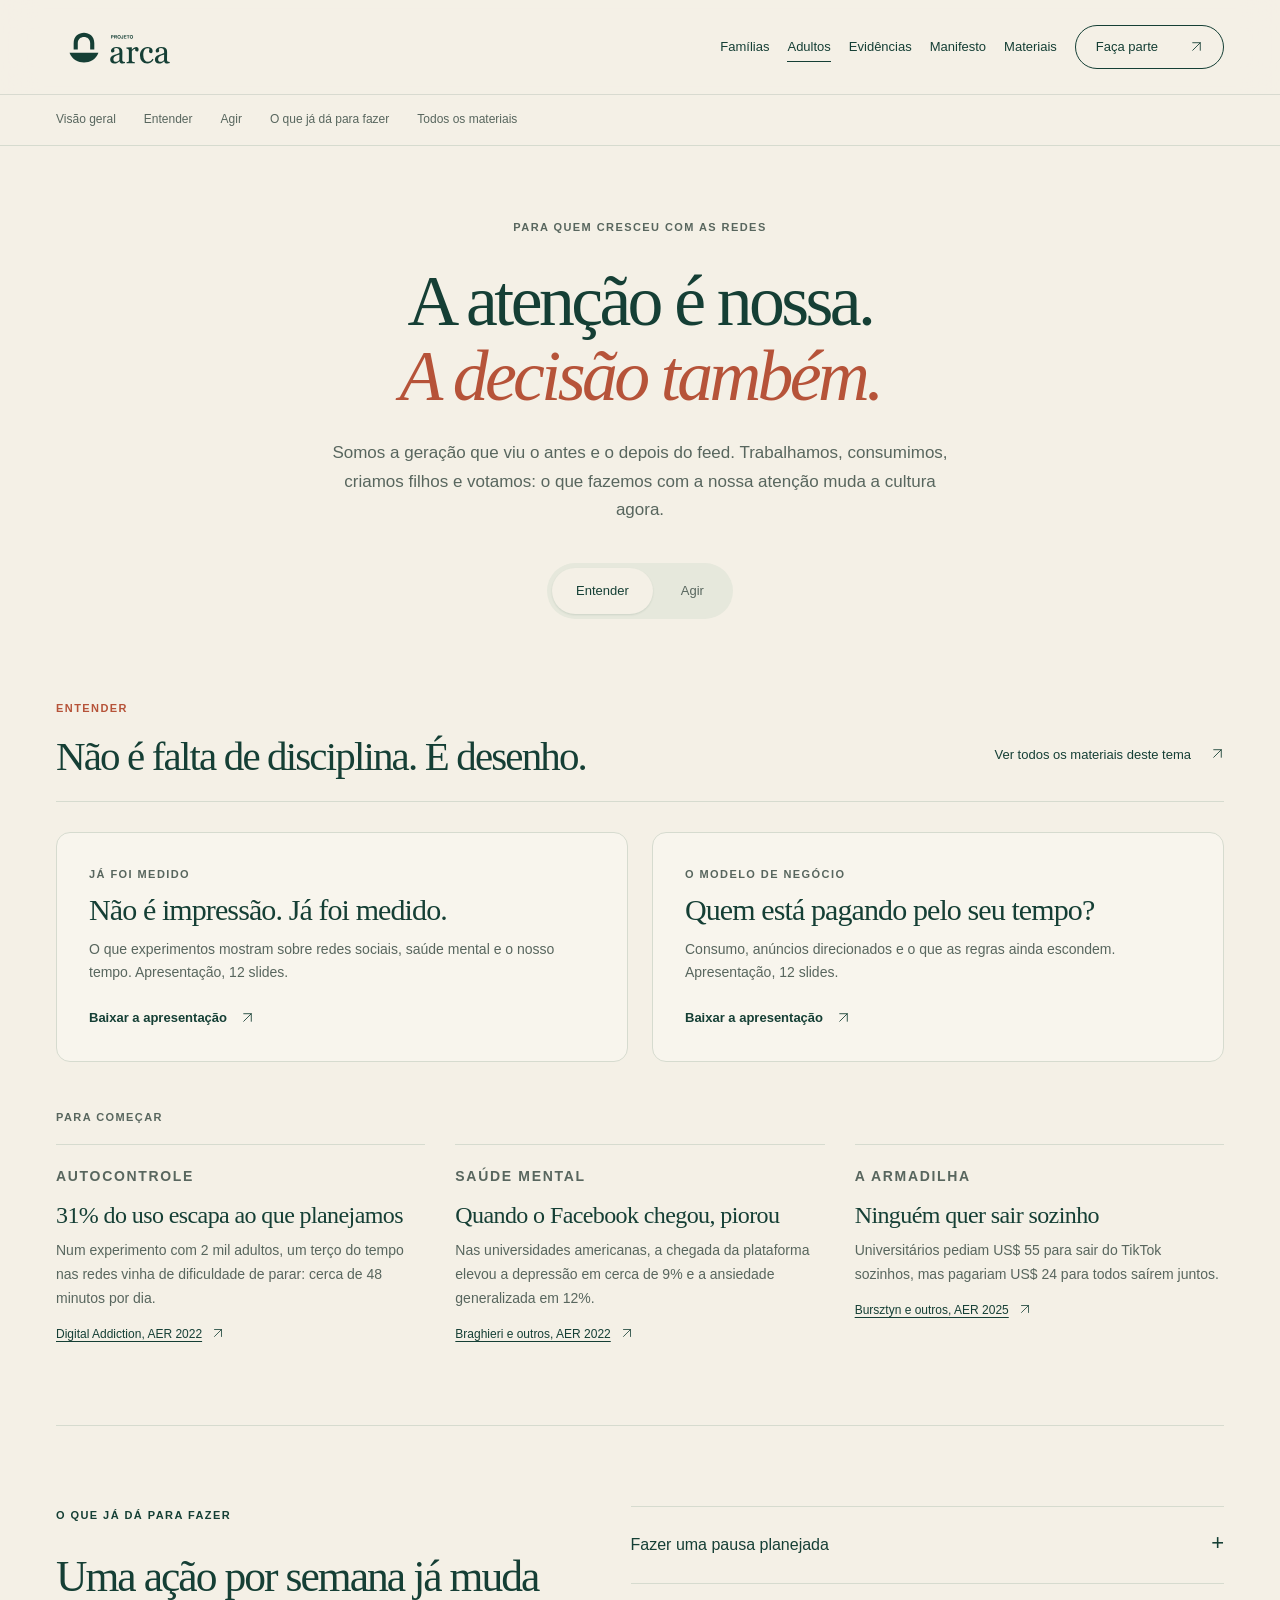
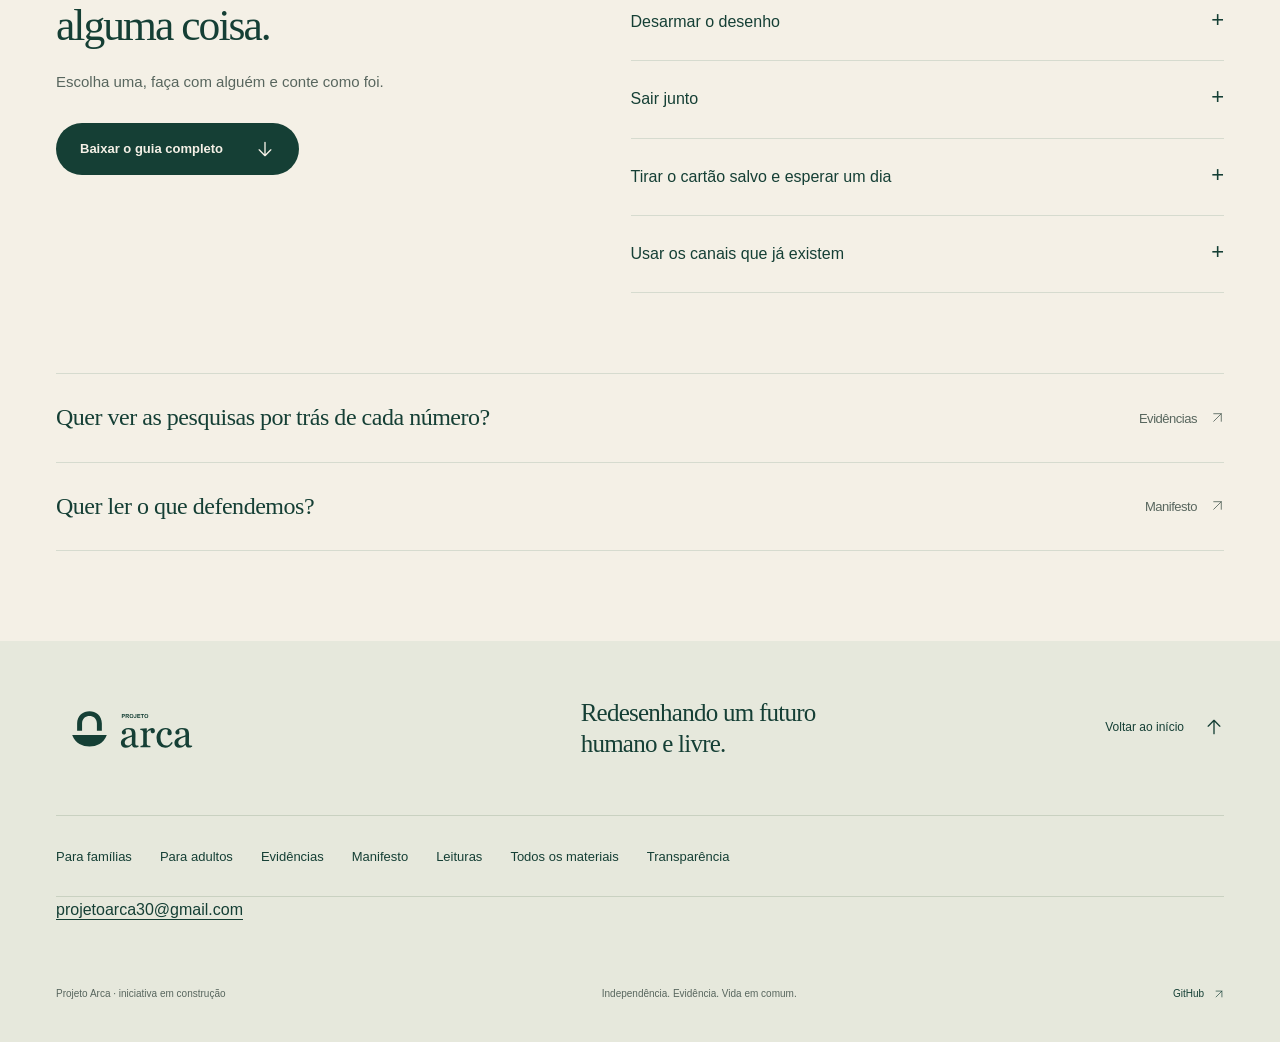
==== adultos.html @ db4be965 "Remapeia o site em dois caminhos: famílias e adultos Novas páginas familias.html e adultos.html (sub" ====
<!doctype html>
<html lang="pt-BR">
<head>
<meta charset="utf-8">
<meta name="viewport" content="width=device-width, initial-scale=1">
<title>Para adultos — Projeto Arca</title>
<meta name="description" content="Para quem cresceu com as redes: o que os estudos mostram sobre atenção, consumo e saúde mental, e o que já dá para fazer.">
<meta property="og:title" content="Para adultos — Projeto Arca">
<meta property="og:description" content="Para quem cresceu com as redes: o que os estudos mostram sobre atenção, consumo e saúde mental, e o que já dá para fazer.">
<meta property="og:image" content="https://projetoarca.github.io/assets/capa-github.png">
<meta property="og:type" content="website">
<meta property="og:url" content="https://projetoarca.github.io/adultos.html">
<meta name="theme-color" content="#153F35">
<link rel="canonical" href="https://projetoarca.github.io/adultos.html">
<link rel="icon" href="assets/favicon.svg" type="image/svg+xml">
<link rel="stylesheet" href="assets/site.css?v=20261112-hubs">
<script src="assets/site.js?v=20261112-hubs" defer></script>
</head>
<body>
<a class="skip" href="#conteudo">Pular para o conteúdo</a>
<header class="header">
  <div class="wrap header-inner">
    <a class="brand" href="index.html#topo" aria-label="Projeto Arca, início"><img src="assets/logo-verde.svg" alt="Projeto Arca" width="148" height="56"></a>
    <button class="menu-toggle" type="button" aria-expanded="false" aria-controls="nav">Menu <span aria-hidden="true">+</span></button>
    <nav id="nav" aria-label="Principal">
      <a href="familias.html">Famílias</a><a href="adultos.html" aria-current="page">Adultos</a><a href="evidencias.html">Evidências</a><a href="manifesto.html">Manifesto</a><a href="recursos.html">Materiais</a><a class="nav-action" href="index.html#participacao">Faça parte <span aria-hidden="true"><svg class="ui-icon" viewBox="0 0 24 24" aria-hidden="true" focusable="false"><path d="M5 19 19 5M5 5h14v14"/></svg></span></a>
    </nav>
  </div>
</header>
<main id="conteudo"><nav class="subnav" aria-label="Nesta página"><div class="wrap"><a href="#visao-geral">Visão geral</a><a href="#entender">Entender</a><a href="#agir">Agir</a><a href="#o-que-fazer">O que já dá para fazer</a><a href="recursos.html#adultos">Todos os materiais</a></div></nav><header class="hub-hero wrap" id="visao-geral"><p class="eyebrow">Para quem cresceu com as redes</p><h1>A atenção é nossa.<br><em>A decisão também.</em></h1><p class="hub-intro">Somos a geração que viu o antes e o depois do feed. Trabalhamos, consumimos, criamos filhos e votamos: o que fazemos com a nossa atenção muda a cultura agora.</p><div class="pill-tabs" role="tablist" aria-label="Escolha um tema"><button type="button" role="tab" id="tab-entender" aria-controls="entender" aria-selected="true">Entender</button><button type="button" role="tab" id="tab-agir" aria-controls="agir" aria-selected="false">Agir</button></div></header><div class="wrap hub-panels"><section class="tab-panel" id="entender" role="tabpanel" aria-labelledby="tab-entender"><div class="panel-head"><p class="eyebrow">Entender</p><div class="panel-row"><h2>Não é falta de disciplina. É desenho.</h2><a class="text-link" href="recursos.html#adultos">Ver todos os materiais deste tema <span aria-hidden="true"><svg class="ui-icon" viewBox="0 0 24 24" aria-hidden="true" focusable="false"><path d="M5 19 19 5M5 5h14v14"/></svg></span></a></div></div><div class="entry-tiles"><a class="entry-tile" href="downloads/minideck-06-ja-foi-medido.pdf" download><span class="entry-kicker">Já foi medido</span><span class="entry-title">Não é impressão. Já foi medido.</span><span class="entry-text">O que experimentos mostram sobre redes sociais, saúde mental e o nosso tempo. Apresentação, 12 slides.</span><span class="entry-go">Baixar a apresentação <span aria-hidden="true"><svg class="ui-icon" viewBox="0 0 24 24" aria-hidden="true" focusable="false"><path d="M5 19 19 5M5 5h14v14"/></svg></span></span></a><a class="entry-tile" href="downloads/minideck-03-quem-paga-pelo-seu-tempo.pdf" download><span class="entry-kicker">O modelo de negócio</span><span class="entry-title">Quem está pagando pelo seu tempo?</span><span class="entry-text">Consumo, anúncios direcionados e o que as regras ainda escondem. Apresentação, 12 slides.</span><span class="entry-go">Baixar a apresentação <span aria-hidden="true"><svg class="ui-icon" viewBox="0 0 24 24" aria-hidden="true" focusable="false"><path d="M5 19 19 5M5 5h14v14"/></svg></span></span></a></div><p class="start-label">Para começar</p><div class="start-grid"><article class="start-card"><p class="start-kicker">Autocontrole</p><h3>31% do uso escapa ao que planejamos</h3><p>Num experimento com 2 mil adultos, um terço do tempo nas redes vinha de dificuldade de parar: cerca de 48 minutos por dia.</p><a class="start-src" href="https://www.nber.org/papers/w28936" rel="noopener noreferrer">Digital Addiction, AER 2022 <span aria-hidden="true"><svg class="ui-icon" viewBox="0 0 24 24" aria-hidden="true" focusable="false"><path d="M5 19 19 5M5 5h14v14"/></svg></span></a></article><article class="start-card"><p class="start-kicker">Saúde mental</p><h3>Quando o Facebook chegou, piorou</h3><p>Nas universidades americanas, a chegada da plataforma elevou a depressão em cerca de 9% e a ansiedade generalizada em 12%.</p><a class="start-src" href="https://www.aeaweb.org/content/file?id=17257" rel="noopener noreferrer">Braghieri e outros, AER 2022 <span aria-hidden="true"><svg class="ui-icon" viewBox="0 0 24 24" aria-hidden="true" focusable="false"><path d="M5 19 19 5M5 5h14v14"/></svg></span></a></article><article class="start-card"><p class="start-kicker">A armadilha</p><h3>Ninguém quer sair sozinho</h3><p>Universitários pediam US$ 55 para sair do TikTok sozinhos, mas pagariam US$ 24 para todos saírem juntos.</p><a class="start-src" href="https://www.aeaweb.org/articles?id=10.1257/aer.20231468" rel="noopener noreferrer">Bursztyn e outros, AER 2025 <span aria-hidden="true"><svg class="ui-icon" viewBox="0 0 24 24" aria-hidden="true" focusable="false"><path d="M5 19 19 5M5 5h14v14"/></svg></span></a></article></div></section><section class="tab-panel" id="agir" role="tabpanel" aria-labelledby="tab-agir" data-start-hidden><div class="panel-head"><p class="eyebrow">Agir</p><div class="panel-row"><h2>Recuperar a decisão começa perto.</h2><a class="text-link" href="recursos.html#adultos">Ver todos os materiais deste tema <span aria-hidden="true"><svg class="ui-icon" viewBox="0 0 24 24" aria-hidden="true" focusable="false"><path d="M5 19 19 5M5 5h14v14"/></svg></span></a></div></div><div class="entry-tiles"><a class="entry-tile" href="downloads/guia-01-o-que-ja-da-para-fazer.pdf" download><span class="entry-kicker">Guia prático</span><span class="entry-title">O que já dá para fazer</span><span class="entry-text">Pausas que funcionam, como pedir seus dados, onde denunciar e como sair junto. Guia para celular.</span><span class="entry-go">Baixar o guia <span aria-hidden="true"><svg class="ui-icon" viewBox="0 0 24 24" aria-hidden="true" focusable="false"><path d="M5 19 19 5M5 5h14v14"/></svg></span></span></a><a class="entry-tile" href="downloads/cartilha-04-ja-foi-medido.pdf" download><span class="entry-kicker">Para mandar no grupo</span><span class="entry-title">Não é impressão. Já foi medido.</span><span class="entry-text">A versão curta do minideck 06, em formato de celular, com link para cada estudo.</span><span class="entry-go">Baixar a cartilha <span aria-hidden="true"><svg class="ui-icon" viewBox="0 0 24 24" aria-hidden="true" focusable="false"><path d="M5 19 19 5M5 5h14v14"/></svg></span></span></a></div><p class="start-label">Para começar</p><div class="start-grid"><article class="start-card"><p class="start-kicker">Testado</p><h3>Uma pausa devolve uma hora por dia</h3><p>Quatro semanas sem Facebook liberaram 60 minutos por dia, e 80% disseram que a pausa fez bem.</p><a class="start-src" href="https://www.aeaweb.org/articles?id=10.1257/aer.20190658" rel="noopener noreferrer">Allcott e outros, AER 2020 <span aria-hidden="true"><svg class="ui-icon" viewBox="0 0 24 24" aria-hidden="true" focusable="false"><path d="M5 19 19 5M5 5h14v14"/></svg></span></a></article><article class="start-card"><p class="start-kicker">Seu direito</p><h3>Peça seus dados</h3><p>Pela LGPD, a plataforma deve dizer, de graça, que dados tem sobre você e com quem os compartilhou.</p><a class="start-src" href="https://www.planalto.gov.br/ccivil_03/_ato2015-2018/2018/lei/l13709.htm" rel="noopener noreferrer">LGPD, art. 18 <span aria-hidden="true"><svg class="ui-icon" viewBox="0 0 24 24" aria-hidden="true" focusable="false"><path d="M5 19 19 5M5 5h14v14"/></svg></span></a></article><article class="start-card"><p class="start-kicker">Quem pagou?</p><h3>Consulte o repositório de anúncios</h3><p>Grandes plataformas devem manter um repositório público e gratuito dos anúncios que exibem no Brasil.</p><a class="start-src" href="https://bibliotecadigital.mj.gov.br/bitstream/1/17694/2/PRC_SENACON_2026_3.pdf" rel="noopener noreferrer">Portaria Conjunta nº 3/2026 <span aria-hidden="true"><svg class="ui-icon" viewBox="0 0 24 24" aria-hidden="true" focusable="false"><path d="M5 19 19 5M5 5h14v14"/></svg></span></a></article></div></section></div><section class="hub-actions wrap" id="o-que-fazer" aria-labelledby="title-fazer"><div class="hub-actions-grid"><div><p class="eyebrow">O que já dá para fazer</p><h2 id="title-fazer">Uma ação por semana já muda alguma coisa.</h2><p class="hub-actions-intro">Escolha uma, faça com alguém e conte como foi.</p><a class="button" href="downloads/guia-01-o-que-ja-da-para-fazer.pdf" download>Baixar o guia completo <span aria-hidden="true"><svg class="ui-icon" viewBox="0 0 24 24" aria-hidden="true" focusable="false"><path d="M12 4v16m-7-7 7 7 7-7"/></svg></span></a></div><div class="disclosures"><details><summary>Fazer uma pausa planejada<span aria-hidden="true">+</span></summary><p>De uma a seis semanas, avisando os amigos antes. Nos experimentos, quem saiu ganhou bem-estar e passou a usar menos depois.</p></details><details><summary>Desarmar o desenho<span aria-hidden="true">+</span></summary><p>Notificações em lote, três vezes ao dia, e um limite de tempo definido por você. Desligar tudo de uma vez pode aumentar a ansiedade.</p></details><details><summary>Sair junto<span aria-hidden="true">+</span></summary><p>Combine com amigos, parceiros e colegas uma semana fora, encontros sem celular ou outro canal para o grupo.</p></details><details><summary>Tirar o cartão salvo e esperar um dia<span aria-hidden="true">+</span></summary><p>Antes de comprar o que apareceu no feed. É onde a compra por impulso perde força.</p></details><details><summary>Usar os canais que já existem<span aria-hidden="true">+</span></summary><p>Publicidade abusiva, inclusive de influenciadores: Conar. Dados pessoais: primeiro a empresa, depois a ANPD.</p></details></div></div></section><section class="link-rows wrap" aria-label="Outros caminhos"><a class="link-row" href="evidencias.html"><span>Quer ver as pesquisas por trás de cada número?</span><span class="link-row-go">Evidências <span aria-hidden="true"><svg class="ui-icon" viewBox="0 0 24 24" aria-hidden="true" focusable="false"><path d="M5 19 19 5M5 5h14v14"/></svg></span></span></a><a class="link-row" href="manifesto.html"><span>Quer ler o que defendemos?</span><span class="link-row-go">Manifesto <span aria-hidden="true"><svg class="ui-icon" viewBox="0 0 24 24" aria-hidden="true" focusable="false"><path d="M5 19 19 5M5 5h14v14"/></svg></span></span></a></section></main>
<footer class="footer"><div class="wrap"><div class="footer-top"><a class="footer-brand" href="index.html" aria-label="Projeto Arca, voltar à página inicial"><img src="assets/logo-verde.svg" width="188" height="71" alt="Projeto Arca"></a><p>Redesenhando um futuro<br>humano e livre.</p><a class="back-top" href="#conteudo">Voltar ao início <span aria-hidden="true"><svg class="ui-icon" viewBox="0 0 24 24" aria-hidden="true" focusable="false"><path d="M12 20V4m-7 7 7-7 7 7"/></svg></span></a></div><nav class="footer-links" aria-label="Mapa do site"><a href="familias.html">Para famílias</a><a href="adultos.html">Para adultos</a><a href="evidencias.html">Evidências</a><a href="manifesto.html">Manifesto</a><a href="leituras.html">Leituras</a><a href="recursos.html">Todos os materiais</a><a href="index.html#transparencia">Transparência</a></nav><div class="footer-contact"><a href="mailto:projetoarca30@gmail.com">projetoarca30@gmail.com</a></div><div class="footer-bottom"><span>Projeto Arca · iniciativa em construção</span><span>Independência. Evidência. Vida em comum.</span><a href="https://github.com/projetoarca">GitHub <span aria-hidden="true"><svg class="ui-icon" viewBox="0 0 24 24" aria-hidden="true" focusable="false"><path d="M5 19 19 5M5 5h14v14"/></svg></span></a></div></div></footer>
</body>
</html>
---- assets/site.css ----
:root{--green:#153f35;--paper:#f4f0e6;--sage:#a9baa5;--clay:#b65339;--ink:#202e29;--muted:#58665e;--line:#d6dbcf;--display:Georgia,'Times New Roman',serif;--body:Arial,Helvetica,sans-serif}
*{box-sizing:border-box}html{scroll-behavior:smooth;scroll-padding-top:110px}body{margin:0;background:var(--paper);color:var(--green);font:16px/1.65 var(--body);-webkit-font-smoothing:antialiased}::selection{background:var(--sage);color:var(--green)}a{color:inherit;text-decoration:none}button{font:inherit}img{max-width:100%;display:block}p,h1,h2,h3{margin:0}p+p{margin-top:20px}h1,h2,h3{font-weight:400}h1,h2{font-family:var(--display)}em{font-weight:400}.wrap{width:min(1280px,calc(100% - 112px));margin-inline:auto}.section{padding-block:110px}.eyebrow,.section-label,.small-index,.note-label{font-size:11px;font-weight:700;letter-spacing:.13em;text-transform:uppercase}.eyebrow{margin-bottom:28px}.dot{display:inline-block;width:7px;height:7px;border-radius:50%;background:currentColor;margin-right:9px;vertical-align:middle}h2{font-size:clamp(36px,3.8vw,55px);line-height:1.13;letter-spacing:-.045em}.muted{color:var(--muted)}:focus-visible{outline:3px solid var(--clay);outline-offset:6px}.skip{position:fixed;left:16px;top:-100px;z-index:100;background:var(--green);color:var(--paper);padding:14px 20px}.skip:focus{top:16px}.header{position:sticky;top:0;z-index:20;background:rgba(244,240,230,.94);backdrop-filter:blur(18px);border-bottom:1px solid rgba(21,63,53,.12)}.header-inner{height:94px;display:flex;align-items:center;justify-content:space-between;gap:24px}.brand img{width:142px;height:auto}.header nav{display:flex;align-items:center;gap:32px;font-size:13px}.header nav a{min-height:44px;display:flex;align-items:center;position:relative}.header nav a:not(.nav-action):after{content:'';position:absolute;bottom:7px;left:0;right:0;height:1px;background:var(--green);transform:scaleX(0);transform-origin:left;transition:transform .2s}.header nav a:hover:after{transform:scaleX(1)}.nav-action{gap:32px;border:1px solid var(--green);border-radius:100px;padding:0 20px;transition:background .2s,color .2s}.nav-action:hover{background:var(--green);color:var(--paper)}.menu-toggle{display:none}
.hero{padding-top:64px;display:grid;grid-template-columns:1.38fr 1fr;gap:0 50px}.hero-copy{padding:16px 0 30px}.hero h1{font-size:clamp(52px,5.6vw,82px);line-height:1.025;letter-spacing:-.055em;margin-bottom:30px}.hero h1 em{color:var(--clay);white-space:nowrap}.hero-intro{font-size:20px;line-height:1.5;letter-spacing:-.02em}.hero-description{font-size:15px;line-height:1.75;color:var(--muted);max-width:390px;margin-top:15px}.actions{display:flex;align-items:center;flex-wrap:wrap;gap:26px;margin-top:32px}.button{display:inline-flex;align-items:center;justify-content:space-between;gap:32px;min-height:52px;padding:14px 24px;border-radius:100px;background:var(--green);color:var(--paper);font-size:13px;font-weight:700;transition:background .2s,transform .2s}.button span{font-size:20px;font-weight:400;line-height:1}.button:hover{background:#245747;transform:translateY(-2px)}.text-link{font-size:13px;display:inline-flex;align-items:center;gap:20px;min-height:48px;border-bottom:1px solid transparent}.text-link:hover{border-color:var(--green)}.hero-art{min-height:550px;position:relative;isolation:isolate;overflow:hidden;border-radius:160px 160px 12px 12px;background:#dce2d4}.art-top{position:absolute;top:54px;left:50px;right:50px;display:flex;justify-content:space-between;font-size:9px;letter-spacing:.12em}.art-top>span:last-child{font-size:20px;line-height:1}.sun{position:absolute;width:45%;aspect-ratio:1;top:23%;left:27.5%;background:var(--clay);border-radius:50%;box-shadow:0 0 0 22px rgba(182,83,57,.05),0 0 0 44px rgba(182,83,57,.025)}.arch{position:absolute;top:18%;width:69%;height:65%;left:15.5%;border:1px solid rgba(21,63,53,.22);border-radius:200px 200px 0 0}.horizon{position:absolute;width:165%;height:55%;border-radius:50% 50% 0 0;bottom:-12%;left:-15%;transform:rotate(-17deg);background:var(--sage)}.horizon-front{background:var(--green);bottom:-27%;left:-18%;transform:rotate(15deg)}.art-bottom{position:absolute;bottom:35px;left:35px;right:35px;color:var(--paper);display:flex;align-items:end;justify-content:space-between;font:26px/1.15 var(--display);letter-spacing:-.03em}.art-symbol{font:40px var(--body)}.hero-bottom{grid-column:1/-1;display:flex;justify-content:space-between;align-items:center;margin-top:42px;padding-block:22px;border-bottom:1px solid var(--line);color:var(--muted);font-size:11px}.hero-bottom a{display:flex;align-items:center;gap:20px;min-height:44px;color:var(--green)}
.section-label{display:flex;align-items:center;gap:30px;margin-bottom:46px}.fine-line{height:1px;flex:1;background:var(--line)}.intro-grid{display:grid;grid-template-columns:1.1fr 1fr;gap:90px}.intro-copy p{color:var(--muted);font-size:15px;max-width:530px}.intro-copy .large-copy{font-size:21px;line-height:1.5;letter-spacing:-.02em;color:var(--green);margin-bottom:26px}.approach{display:grid;grid-template-columns:repeat(3,1fr);gap:48px;margin-top:72px}.approach>div{border-top:1px solid var(--line);padding-top:23px}.small-index{color:var(--muted)}.approach h3{font:30px var(--display);letter-spacing:-.03em;margin:20px 0 12px}.approach p{max-width:280px;font-size:14px;line-height:1.7;color:var(--muted)}
.evidence{background:var(--green);color:var(--paper);position:relative}.evidence-grid{display:grid;grid-template-columns:1fr 1fr;gap:110px}.evidence h2{font-size:clamp(42px,4.3vw,64px)}.evidence h2 em{color:#c0cfb6}.evidence-lead{margin-top:28px;font-size:17px;color:#d2dbce;max-width:400px}.status{display:inline-flex;align-items:center;border:1px solid #648477;color:#d2dbce;padding:8px 13px;border-radius:50px;font-size:11px;margin-top:34px}.status .dot{color:#c2d2b9;width:5px;height:5px}.evidence-notes article{display:flex;gap:25px;padding:24px 0;border-bottom:1px solid #46655b}.evidence-notes article:first-child{padding-top:0}.evidence-notes article>span{font-size:10px;letter-spacing:.1em;color:#adc4b2;padding-top:5px}.evidence-notes h3{font-size:19px;margin-bottom:9px;letter-spacing:-.02em}.evidence-notes p{font-size:14px;line-height:1.75;color:#cbd7ce}.evidence-notes .evidence-footnote{font-size:12px;color:#c1cfc5;margin-top:24px}.evidence :focus-visible{outline-color:var(--paper)}
.principles-head{display:flex;justify-content:space-between;gap:70px;align-items:end;margin-bottom:50px}.principles-head>p{font-size:15px;max-width:300px;color:var(--muted)}.principle-list article{display:grid;grid-template-columns:45px 1fr 1.15fr 25px;align-items:start;gap:24px;padding:30px 0;border-top:1px solid var(--line)}.principle-list .small-index{padding-top:8px}.principle-list h3{font:26px/1.3 var(--display);letter-spacing:-.03em}.principle-list p{font-size:14px;color:var(--muted);max-width:430px}.principle-mark{font-size:24px;color:var(--muted)}
.participation-inner{display:grid;grid-template-columns:1.5fr 1fr;border-radius:16px;overflow:hidden;background:#e6e8dc}.participation-main{padding:58px}.participation-main h2{font-size:clamp(34px,3.3vw,46px)}.participation-main>p:not(.eyebrow){font-size:15px;color:var(--muted);max-width:440px;margin:24px 0 28px}.participation-note{padding:58px 42px;border-left:1px solid #cad2c1}.note-label{color:var(--muted);font-size:10px}.participation-note h3{font:36px/1.1 var(--display);letter-spacing:-.04em;margin:24px 0}.participation-note p{font-size:13px;line-height:1.8;color:var(--muted);max-width:290px}
.transparency-grid{display:grid;grid-template-columns:1fr 1fr;gap:100px}.transparency h2{font-size:clamp(36px,3.6vw,50px)}.transparency h2+p{margin-top:23px;font-size:15px;max-width:330px;color:var(--muted)}.disclosures{border-top:1px solid var(--line)}details{border-bottom:1px solid var(--line)}summary{padding:25px 0;cursor:pointer;display:flex;justify-content:space-between;gap:24px;font-size:16px;list-style:none}summary::-webkit-details-marker{display:none}summary span{font-size:22px;line-height:1;transition:transform .2s}details[open] summary span{transform:rotate(45deg)}details p{font-size:14px;line-height:1.8;color:var(--muted);padding:0 35px 25px 0}
.footer{background:#e6e8dc}.footer-top{display:grid;grid-template-columns:1fr 1fr auto;gap:35px;align-items:center;padding:55px 0;border-bottom:1px solid #c9d1c1}.footer-brand img{width:170px;height:auto}.footer-top p{font:25px/1.25 var(--display);letter-spacing:-.03em}.back-top{display:flex;align-items:center;gap:20px;font-size:12px;min-height:44px}.back-top span{font-size:20px}.footer-bottom{display:flex;align-items:center;justify-content:space-between;gap:25px;padding:25px 0;font-size:10px;color:var(--muted)}.footer-bottom a{min-height:44px;display:flex;align-items:center;gap:10px;color:var(--green)}
@media(min-width:1600px){.hero-art{min-height:610px}.hero h1{font-size:88px}}
@media(max-width:1050px){.wrap{width:calc(100% - 64px)}.header nav{gap:22px}.hero{gap:0 30px;grid-template-columns:1.3fr 1fr}.hero h1{font-size:clamp(48px,5.6vw,60px)}.hero-art{min-height:540px}.art-top{left:30px;right:30px;font-size:8px}.intro-grid,.evidence-grid,.transparency-grid{gap:50px}.participation-main{padding:40px}.participation-note{padding:40px 30px}.principle-list article{grid-template-columns:30px 1fr 1.2fr 20px;gap:16px}}
@media(max-width:760px){html{scroll-padding-top:90px}.wrap{width:calc(100% - 40px)}.section{padding-block:72px}.header-inner{height:76px}.brand img{width:120px}.header nav{gap:14px;font-size:11px;flex-wrap:wrap;justify-content:flex-end}.header nav .nav-action{padding:0 13px;gap:12px}.hero{padding-top:36px;grid-template-columns:1fr;gap:30px}.hero-copy{padding-top:8px;padding-bottom:0}.hero h1{font-size:clamp(44px,8.5vw,66px)}.hero .eyebrow{font-size:9px;margin-bottom:24px}.hero-intro{font-size:19px}.hero-description{font-size:15px;max-width:430px}.actions{gap:24px;margin-top:26px}.hero-art{min-height:360px;border-radius:130px 130px 10px 10px;width:min(100%,480px);justify-self:center}.art-top{top:35px;left:50px;right:50px}.sun{width:32%;left:34%;top:25%}.arch{top:17%;width:55%;left:22.5%;height:70%}.horizon-back{bottom:-18%}.horizon-front{bottom:-34%}.art-bottom{font-size:25px;bottom:25px;left:30px;right:30px}.hero-bottom{margin-top:0;padding-block:12px;font-size:10px;gap:25px}.hero-bottom>span{max-width:210px}.section-label{margin-bottom:32px;font-size:10px}.intro-grid,.evidence-grid,.transparency-grid{grid-template-columns:1fr;gap:32px}.intro h2{font-size:40px}.intro-copy .large-copy{font-size:20px}.approach{gap:20px;margin-top:42px}.approach h3{font-size:25px}.approach p{font-size:13px}.evidence-grid{gap:48px}.evidence h2{font-size:48px}.evidence-lead{font-size:16px}.principles-head{display:block;margin-bottom:36px}.principles-head>p{margin-top:24px;max-width:400px}.principle-list article{grid-template-columns:25px 1fr 20px;gap:15px;padding-block:25px}.principle-list h3{font-size:25px}.principle-list p{grid-column:2;grid-row:2}.principle-mark{grid-column:3;grid-row:1}.participation-inner{grid-template-columns:1fr}.participation-main{padding:36px 28px}.participation-main h2{font-size:37px}.participation-note{border-left:0;border-top:1px solid #cad2c1;padding:30px 28px}.participation-note h3{font-size:30px}.participation-note h3 br{display:none}.participation-note p{max-width:100%}.footer-top{grid-template-columns:1fr auto;padding:36px 0;gap:25px}.footer-top p{grid-column:1/-1;grid-row:2;font-size:24px}.footer-brand img{width:140px}.footer-bottom{flex-wrap:wrap;gap:5px 20px;padding:20px 0}.footer-bottom>span:nth-child(2){display:none}}
@media(max-width:560px){.header-inner{flex-wrap:wrap;height:auto;min-height:76px;padding-block:12px;gap:4px}.header nav{width:100%;justify-content:space-between;border-top:1px solid var(--line);margin-top:10px;padding-top:8px;font-size:11px;gap:4px}.js .menu-toggle{display:flex;align-items:center;gap:18px;min-height:44px;padding:0 4px;border:0;background:none;color:var(--green);font-size:13px}.menu-toggle span{font-size:24px;line-height:1;transition:transform .2s}.menu-toggle[aria-expanded=true] span{transform:rotate(45deg)}.js .header nav{display:none}.js .header nav.is-open{display:flex;align-items:stretch;flex-direction:column;padding-bottom:12px;gap:4px}.js .header nav a{padding:4px 12px;font-size:14px}.js .header nav .nav-action{margin-top:8px;align-self:start;padding:0 20px;gap:30px}.hero h1{font-size:clamp(39px,10.5vw,58px)}.hero h1 em{white-space:normal}.hero-art{min-height:330px}.hero-bottom a{gap:10px}.approach{grid-template-columns:1fr;gap:24px}.approach>div{display:grid;grid-template-columns:30px 1fr;gap:8px 15px;padding-top:20px}.approach .small-index{padding-top:8px}.approach h3{margin:0}.approach p{grid-column:2;max-width:100%;font-size:14px}.participation-main h2{font-size:32px}.footer-brand img{width:125px}.back-top{gap:10px;font-size:11px}}
@media(prefers-reduced-motion:reduce){html{scroll-behavior:auto}*,*:before,*:after{animation:none!important;transition:none!important}.button:hover{transform:none}}
/* Leituras: a mesma identidade, em ritmo de biblioteca. */
.header nav a[aria-current="page"]:after{transform:scaleX(1)}
.reading-crosslink{display:inline-flex;align-items:center;gap:22px;min-height:44px;font-size:13px;color:var(--paper);margin-top:16px;border-bottom:1px solid #8da997}.reading-crosslink:hover{color:#d3dfc7}
.reading-hero{padding-top:30px;padding-bottom:54px}.reading-back{display:inline-flex;min-height:44px;align-items:center;font-size:12px;color:var(--muted);margin-bottom:36px}.reading-back:hover{text-decoration:underline}.reading-hero .eyebrow{margin-bottom:22px}.reading-hero h1{font-size:clamp(46px,5.8vw,82px);line-height:1.06;letter-spacing:-.055em}.reading-hero h1 em{color:var(--clay)}.reading-intro{display:grid;grid-template-columns:1fr 1fr;gap:70px;margin-top:38px;max-width:1000px}.reading-intro>p:first-child{font-size:23px;line-height:1.45;letter-spacing:-.025em}.reading-intro>p+p{margin:0;font-size:15px;color:var(--muted)}
.affiliate-note{display:grid;grid-template-columns:210px 1fr;gap:28px;background:#e6e8dc;padding:28px 32px;border-radius:10px}.affiliate-note>.note-label{padding-top:4px}.affiliate-note strong{font-size:16px;font-weight:600}.affiliate-note p{font-size:13px;line-height:1.8;max-width:800px;margin-top:8px;color:var(--muted)}.reading-catalog{padding-top:70px;padding-bottom:60px}.reading-catalog .section-label h2{font:700 11px/1.5 var(--body);letter-spacing:.13em;text-transform:uppercase}.book-grid{display:grid;grid-template-columns:1fr 1fr;gap:28px}.book-card{padding:34px 36px 26px;border:1px solid var(--line);border-radius:12px;display:flex;flex-direction:column;background:#f8f5ed}.book-top{display:flex;align-items:center;justify-content:space-between;gap:25px;margin-bottom:30px}.book-number{font:48px/1 var(--display);letter-spacing:-.06em;color:var(--clay)}.book-top .eyebrow{margin:0;font-size:9px;text-align:right;color:var(--muted)}.book-author{font-size:12px;letter-spacing:.07em;text-transform:uppercase;font-weight:700;margin-bottom:12px}.book-card h3{font:34px/1.15 var(--display);letter-spacing:-.04em;max-width:450px;text-wrap:balance}.original-title{font-size:12px;line-height:1.65;color:var(--muted);margin-top:15px;max-width:410px}.book-description{font-size:15px;line-height:1.8;margin-top:24px}.book-why{padding:22px 0 26px;flex:1}.book-why .note-label{font-size:9px}.book-why p{font-size:13px;color:var(--muted);margin-top:8px;line-height:1.75}.book-editions{border-top:1px solid var(--line)}.book-editions a{display:flex;align-items:center;justify-content:space-between;gap:20px;padding:16px 0;border-bottom:1px solid var(--line);transition:padding .18s,color .18s}.book-editions a:hover{padding-inline:8px;color:#245747}.book-editions strong{display:block;font-size:13px;font-weight:600}.book-editions small{display:block;font-size:11px;color:var(--muted);margin-top:2px}.book-editions a>span:last-child{font-size:24px}.publisher-link{font-size:11px;color:var(--muted);display:inline-flex;align-items:center;gap:14px;align-self:start;min-height:44px;margin-top:10px}.publisher-link:hover{text-decoration:underline}.availability-note{font-size:12px;line-height:1.8;color:var(--muted);max-width:900px;margin-top:24px}.reading-extra{display:grid;grid-template-columns:1fr 1fr;gap:70px;padding:44px;background:var(--green);color:var(--paper);border-radius:12px}.reading-extra h2{font-size:clamp(34px,3vw,44px)}.reading-extra .eyebrow{font-size:9px;color:#c0cfb6}.reading-extra>div>p:not(.eyebrow){font-size:15px;color:#d2dbce}.reading-extra .text-link{margin-top:22px;border-color:#8da997}.reading-extra :focus-visible{outline-color:var(--paper)}.resource-language{display:block;color:#c0cfb6;font-size:10px;margin-top:12px}.reading-perspective{padding-block:48px 70px;max-width:850px}.reading-perspective p{font-size:13px;color:var(--muted);margin-top:14px;line-height:1.8}.reading-perspective a{text-decoration:underline;text-underline-offset:3px}
@media(max-width:1050px){.header nav{gap:18px}.affiliate-note{grid-template-columns:170px 1fr}.book-card{padding:28px}.book-card h3{font-size:30px}.reading-extra{gap:35px;padding:36px}}
@media(max-width:760px){.reading-hero{padding-top:18px;padding-bottom:36px}.reading-back{margin-bottom:25px}.reading-hero h1{font-size:clamp(40px,8vw,60px)}.reading-intro{grid-template-columns:1fr;gap:20px;margin-top:28px}.reading-intro>p:first-child{font-size:21px}.affiliate-note{display:block;padding:24px}.affiliate-note>div{margin-top:10px}.reading-catalog{padding-top:44px}.book-grid{grid-template-columns:1fr;gap:20px}.book-card{padding:28px}.book-card h3{font-size:32px}.book-top{margin-bottom:26px}.reading-extra{grid-template-columns:1fr;padding:30px 25px;gap:28px}.reading-perspective{padding-block:35px 55px}.header nav{gap:12px}.reading-catalog .section-label{gap:18px}.reading-catalog .section-label>span:last-child{white-space:nowrap}}
@media(max-width:360px){.book-card{padding:22px}.book-card h3{font-size:28px}.book-top{gap:14px}.book-top .eyebrow{font-size:8px}.reading-hero h1{font-size:38px}.reading-catalog .section-label h2{font-size:10px}}


/* Manifesto e contato */
.manifesto-summary{display:grid;grid-template-columns:1fr 1fr;gap:65px;border-top:1px solid #a9baa5}.manifesto-summary h2{font:clamp(35px,4vw,56px)/1.1 Georgia,serif;margin:20px 0}.manifesto-lead{font:23px/1.5 Georgia,serif;max-width:420px}.manifesto-summary-copy>p{line-height:1.8;margin:0 0 22px}.manifesto-summary .actions{flex-wrap:wrap}.download-info{font-size:12px;margin-top:18px!important}.contact{display:grid;grid-template-columns:1fr 1fr;gap:65px;border-top:1px solid #a9baa5}.contact h2{font:clamp(35px,4vw,56px)/1.1 Georgia,serif;margin:20px 0}.contact p{line-height:1.75;max-width:450px}.contact-email{align-self:center}.contact-email>a{font-size:clamp(18px,2.2vw,27px);overflow-wrap:anywhere;text-decoration:underline;text-underline-offset:7px}.contact-email p{font-size:13px;margin-top:25px}.footer-contact{padding:0 0 24px;overflow-wrap:anywhere}.footer-contact a{text-decoration:underline;text-underline-offset:4px}.header nav{gap:18px}@media(max-width:950px){.header nav{gap:12px;font-size:12px}}@media(max-width:760px){.manifesto-summary,.contact{grid-template-columns:1fr;gap:26px}.manifesto-summary .actions{gap:20px}.manifesto-lead{font-size:21px}}

/* Dossiê de evidências */
.research-hero{padding:65px 0 45px}.research-hero h1{font:clamp(42px,6vw,78px)/1.08 Georgia,serif;letter-spacing:-.035em;margin:24px 0}.research-hero h1 em{color:#b65339;font-weight:normal}.research-intro{font-size:19px;line-height:1.7;max-width:780px}.research-date{font-size:12px;margin-top:25px}.research-nav{display:flex;flex-wrap:wrap;gap:12px 28px;border-block:1px solid #a9baa5;padding-block:20px;font-size:13px}.research-nav a{text-decoration:underline;text-underline-offset:5px}.research-section{padding-block:70px}.research-section h2,.tobacco-section h2{font:clamp(30px,4vw,48px)/1.15 Georgia,serif;margin:15px 0 30px;letter-spacing:-.025em}.research-columns{display:grid;grid-template-columns:1fr 1fr;gap:45px}.evidence-page p{line-height:1.8}.evidence-page p a,.source-links a{text-decoration:underline;text-underline-offset:3px}.research-key{border-left:3px solid #b65339;padding:20px 28px;background:#e9e9df;margin-top:32px}.research-key p{margin:8px 0 0}.tobacco-section{background:#153f35;color:#f4f0e6;padding:65px 0}.tobacco-section .eyebrow{color:#c7d2bc}.tobacco-lead{font:22px/1.6 Georgia,serif;max-width:820px}.comparison-grid{display:grid;grid-template-columns:1fr 1fr;gap:25px;margin-top:35px}.comparison-grid article{padding:30px;border:1px solid #82998c;border-radius:12px}.comparison-grid h3{font:28px/1.2 Georgia,serif;margin:20px 0}.comparison-grid p{font-size:15px}.tobacco-data{display:grid;grid-template-columns:1fr 1fr;gap:45px;border-top:1px solid #82998c;margin-top:40px;padding-top:32px}.tobacco-data h3{font:45px/1.2 Georgia,serif;margin:15px 0}.tobacco-data>p{align-self:center;font-size:14px}.sources-grid{display:grid;grid-template-columns:1fr 1fr;gap:24px;margin-top:35px;align-items:start}.source-card{border:1px solid #b8c3b7;border-radius:12px;padding:30px;scroll-margin-top:110px}.source-top{display:flex;gap:20px;align-items:center}.source-num{font:25px Georgia,serif;color:#b65339}.source-tag{text-transform:uppercase;letter-spacing:.09em;font-size:10px;font-weight:700}.source-card h3{font:29px/1.2 Georgia,serif;margin:22px 0 14px}.source-card p{font-size:14px}.source-ref{font-size:12px!important;color:#536558}.source-limit{background:#e9e9df;padding:18px 20px;border-radius:6px;margin:22px 0}.source-limit strong{font-size:12px}.source-limit p{margin:7px 0 0}.source-card details{border-top:1px solid #b8c3b7;padding-top:16px}.source-card summary,.research-method summary{cursor:pointer;font-size:14px;font-weight:600;line-height:1.6}.source-links{display:flex;flex-wrap:wrap;gap:15px;margin-top:24px;font-size:13px}.research-method{display:grid;grid-template-columns:1fr 1.3fr;gap:50px;border-top:1px solid #a9baa5}.research-method details{padding:18px 0;border-bottom:1px solid #b8c3b7}.research-method details p{font-size:14px}.research-method>div>p:first-child{margin-top:0}.evidence-page section{scroll-margin-top:100px}@media(max-width:760px){.research-hero{padding-top:30px}.research-hero h1{font-size:43px}.research-intro{font-size:17px}.research-columns,.comparison-grid,.sources-grid,.tobacco-data,.research-method{grid-template-columns:1fr;gap:22px}.research-section{padding-block:45px}.tobacco-section{padding-block:45px}.source-card,.comparison-grid article{padding:24px}.source-card h3{font-size:27px}.research-key{padding:18px}.research-nav{gap:16px 22px}.tobacco-lead{font-size:20px}}

/* Vector icons avoid platform-dependent Unicode/emoji rendering. */
.ui-icon{display:inline-block;width:1em;height:1em;flex:none;vertical-align:-.125em;fill:none;stroke:currentColor;stroke-width:1.6;stroke-linecap:round;stroke-linejoin:round;pointer-events:none}
.subnav{border-bottom:1px solid var(--line);background:var(--paper)}.subnav .wrap{display:flex;gap:28px;overflow-x:auto;font-size:12px;min-height:50px;align-items:center;scrollbar-width:none}.subnav a{white-space:nowrap;color:var(--muted);min-height:44px;display:flex;align-items:center}.subnav a:hover{color:var(--green)}
.hub-hero{text-align:center;padding:72px 0 36px}.hub-hero .eyebrow{color:var(--muted)}.hub-hero h1{font:clamp(44px,5.6vw,78px)/1.05 var(--display);letter-spacing:-.05em}.hub-hero h1 em{color:var(--clay)}.hub-intro{max-width:640px;margin:24px auto 0;font-size:17px;line-height:1.7;color:var(--muted)}
.pill-tabs{display:inline-flex;gap:4px;padding:5px;margin-top:38px;border-radius:100px;background:#e6e8dc}.pill-tabs button{border:0;background:none;padding:12px 24px;border-radius:100px;font-size:13px;color:var(--muted);cursor:pointer;min-height:44px}.pill-tabs button[aria-selected=true]{background:var(--paper);color:var(--green);box-shadow:0 1px 2px rgba(21,63,53,.12)}html:not(.js) .pill-tabs{display:none}
.hub-panels{padding-bottom:30px}.tab-panel{padding-top:44px;scroll-margin-top:150px}.js .tab-panel[hidden]{display:none}.panel-head .eyebrow{margin-bottom:14px;color:var(--clay)}.panel-row{display:flex;justify-content:space-between;align-items:end;gap:30px;border-bottom:1px solid var(--line);padding-bottom:22px}.panel-row h2{font-size:clamp(30px,3.2vw,44px)}
.entry-tiles{display:grid;grid-template-columns:1fr 1fr;gap:24px;margin-top:30px}.entry-tile{display:flex;flex-direction:column;gap:10px;padding:32px;border:1px solid var(--line);border-radius:14px;background:#f8f5ed;transition:border-color .2s,transform .2s}.entry-tile:hover{border-color:var(--green);transform:translateY(-2px)}.entry-kicker{font-size:11px;font-weight:700;letter-spacing:.13em;text-transform:uppercase;color:var(--muted)}.entry-title{font:30px/1.15 var(--display);letter-spacing:-.03em}.entry-text{font-size:14px;line-height:1.7;color:var(--muted)}.entry-go{margin-top:auto;padding-top:12px;font-size:13px;font-weight:700;display:flex;gap:14px;align-items:center}
.start-label{font-size:11px;font-weight:700;letter-spacing:.13em;text-transform:uppercase;color:var(--muted);margin:46px 0 18px}.start-grid{display:grid;grid-template-columns:repeat(3,1fr);gap:30px}.start-card{border-top:1px solid var(--line);padding-top:20px;display:flex;flex-direction:column}.start-kicker{font-size:10px;letter-spacing:.12em;text-transform:uppercase;color:var(--clay);font-weight:700}.start-card h3{font:24px/1.2 var(--display);letter-spacing:-.025em;margin:12px 0 10px}.start-card p{font-size:14px;line-height:1.7;color:var(--muted)}.start-src{margin-top:14px;font-size:12px;display:inline-flex;gap:10px;align-items:center;text-decoration:underline;text-underline-offset:3px;align-self:start}
.hub-actions{padding-block:80px;border-top:1px solid var(--line);margin-top:50px}.hub-actions-grid{display:grid;grid-template-columns:1fr 1.2fr;gap:80px}.hub-actions h2{font-size:clamp(32px,3.4vw,48px)}.hub-actions-intro{font-size:15px;color:var(--muted);margin:20px 0 28px;max-width:380px}
.link-rows{padding-bottom:90px}.link-row{display:flex;justify-content:space-between;align-items:center;gap:24px;padding:28px 0;border-top:1px solid var(--line);font:24px/1.3 var(--display);letter-spacing:-.02em}.link-row:last-child{border-bottom:1px solid var(--line)}.link-row-go{font:13px var(--body);display:inline-flex;gap:14px;align-items:center;color:var(--muted);white-space:nowrap}.link-row:hover .link-row-go{color:var(--green)}
.footer-links{display:flex;flex-wrap:wrap;gap:6px 28px;padding:18px 0;border-bottom:1px solid #c9d1c1;font-size:13px}.footer-links a{min-height:44px;display:flex;align-items:center}.footer-links a:hover{text-decoration:underline}
.paths{display:grid;grid-template-columns:1fr 1fr;gap:24px;padding-block:20px 10px}.path-card{display:flex;flex-direction:column;gap:12px;padding:34px;border-radius:14px;background:var(--green);color:var(--paper);transition:transform .2s}.path-card:hover{transform:translateY(-2px)}.path-card.alt{background:#e6e8dc;color:var(--green)}.path-card .entry-kicker{color:#c0cfb6}.path-card.alt .entry-kicker{color:var(--muted)}.path-card .entry-title{font-size:34px}.path-card .entry-text{color:#d2dbce}.path-card.alt .entry-text{color:var(--muted)}
@media(max-width:760px){.entry-tiles,.start-grid,.hub-actions-grid,.paths{grid-template-columns:1fr;gap:20px}.panel-row{flex-direction:column;align-items:start}.hub-hero{padding-top:40px}.link-row{font-size:19px;flex-direction:column;align-items:start}.pill-tabs button{padding:10px 16px}.entry-tile,.path-card{padding:24px}.hub-actions{padding-block:50px}}
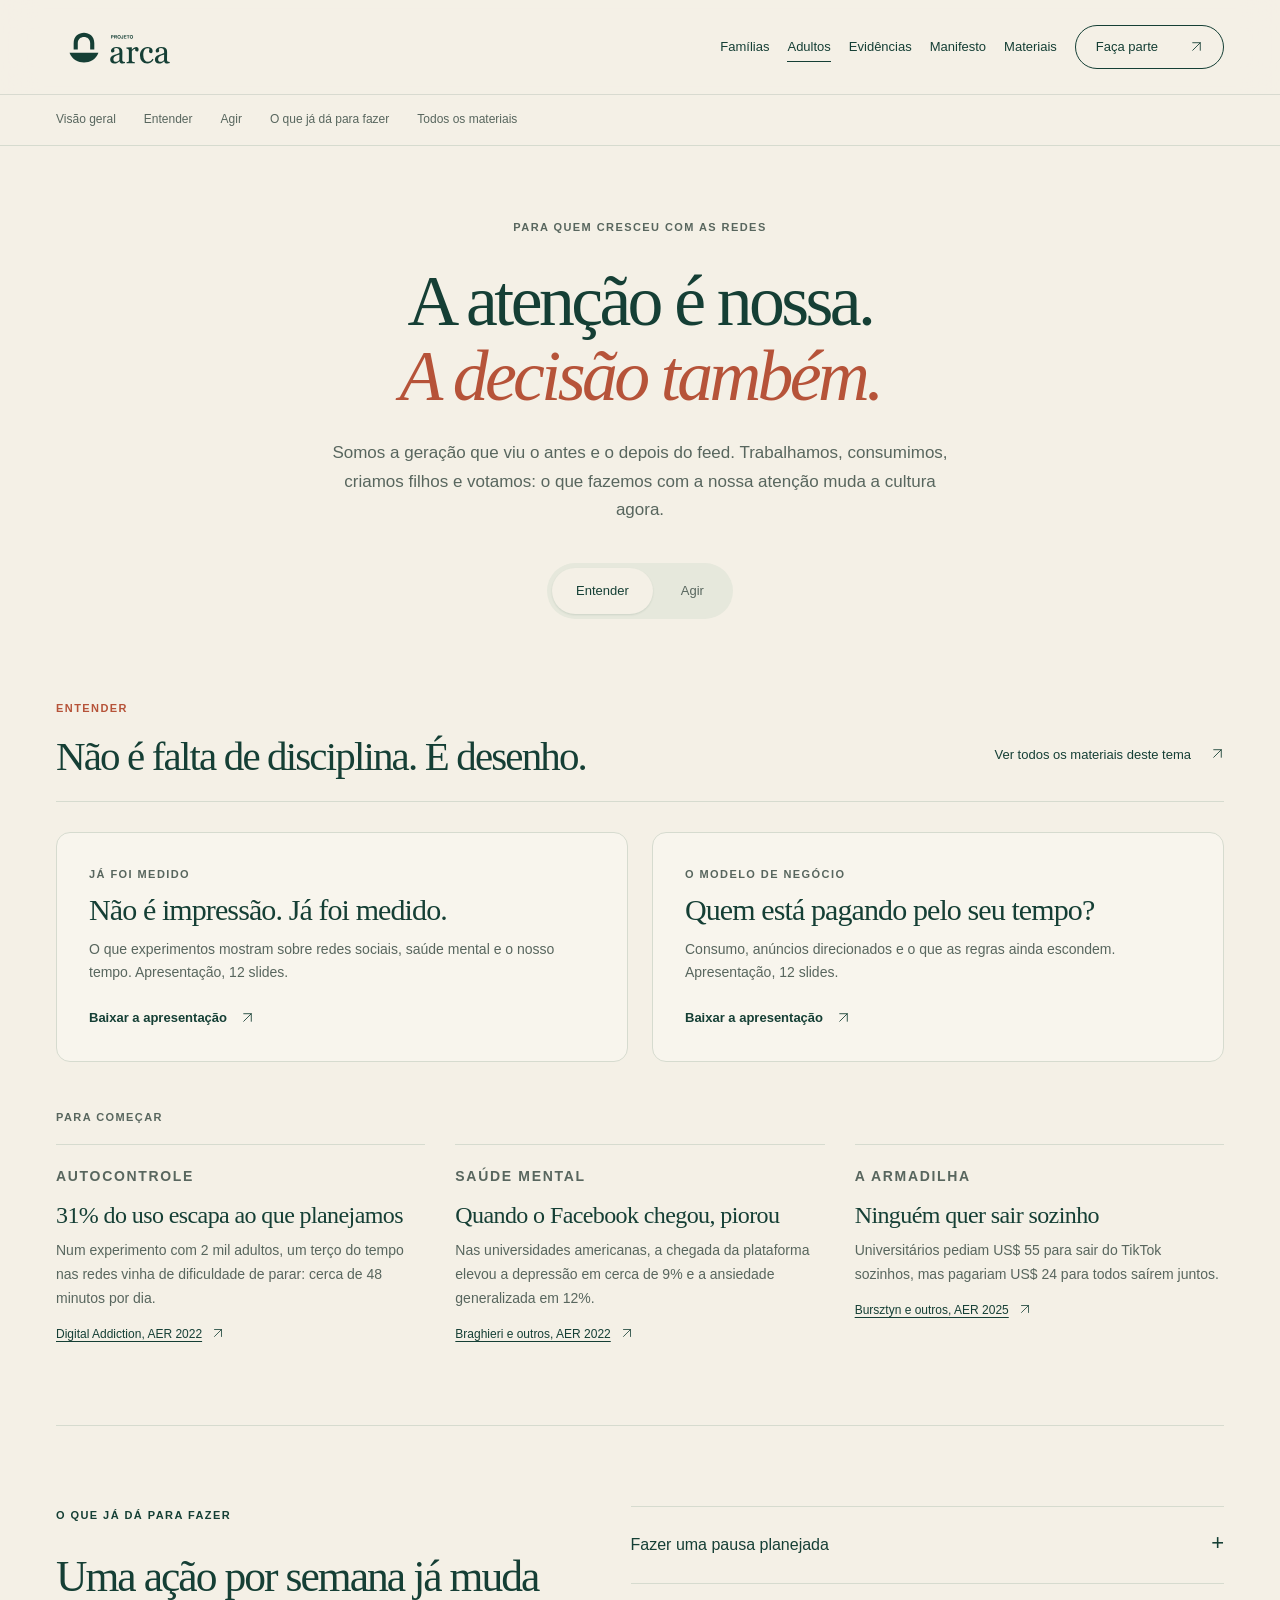
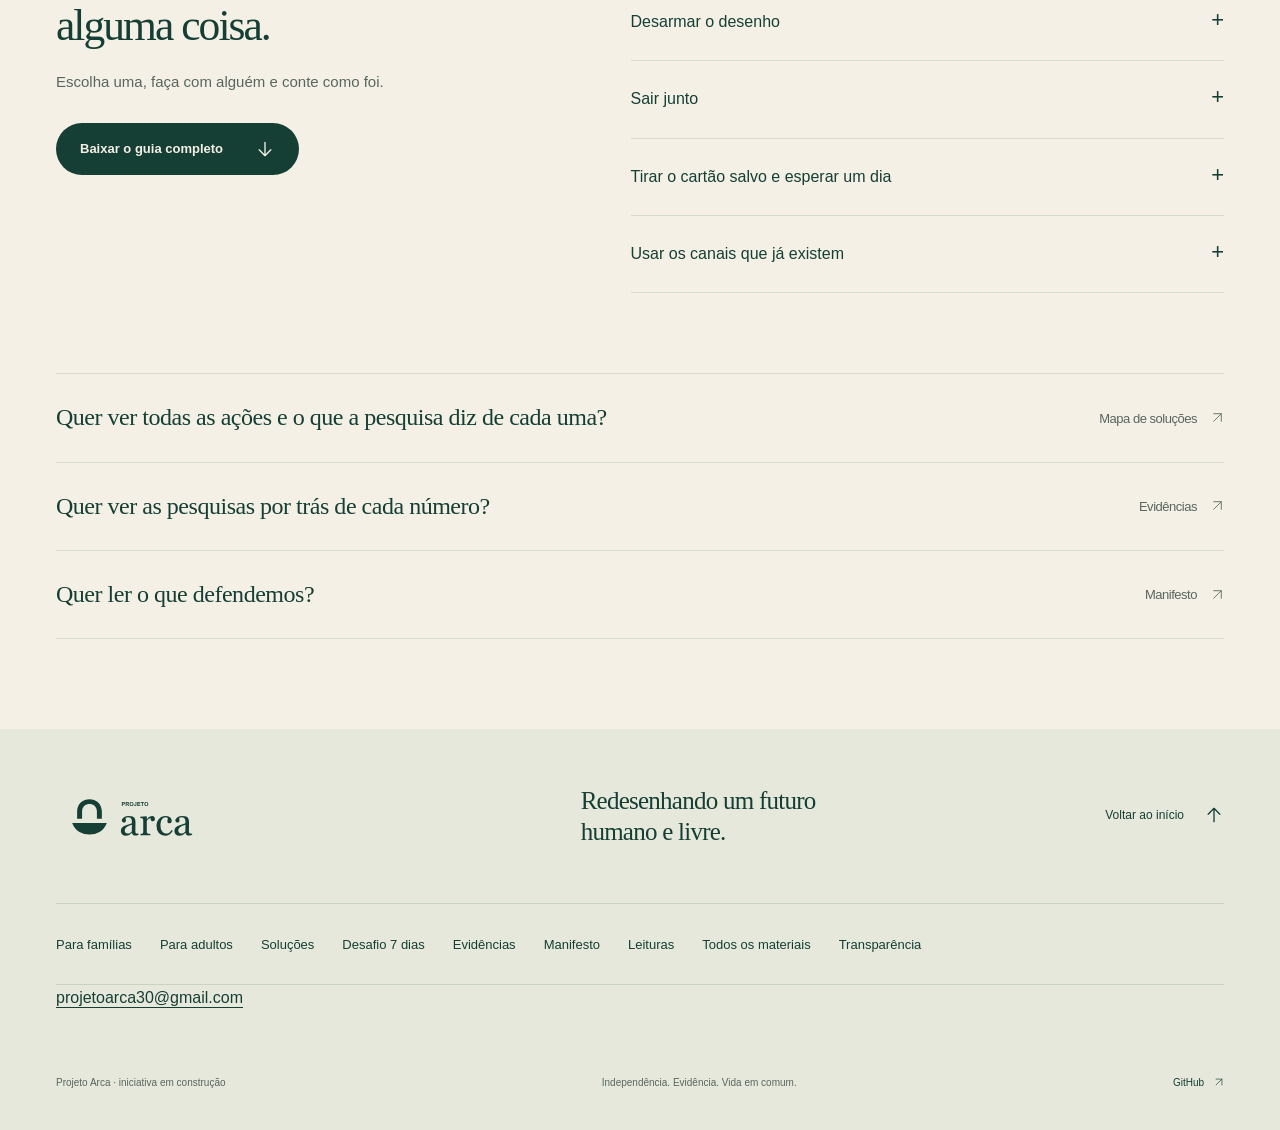
==== commit 01dcf7fb: "Publica a página Soluções, versão pública do mapa de soluções Ações por esfera com evidência marcada" ====
--- a/adultos.html
+++ b/adultos.html
@@ -13,8 +13,8 @@
 <meta name="theme-color" content="#153F35">
 <link rel="canonical" href="https://projetoarca.github.io/adultos.html">
 <link rel="icon" href="assets/favicon.svg" type="image/svg+xml">
-<link rel="stylesheet" href="assets/site.css?v=20261112-hubs">
-<script src="assets/site.js?v=20261112-hubs" defer></script>
+<link rel="stylesheet" href="assets/site.css?v=20261112-solucoes">
+<script src="assets/site.js?v=20261112-solucoes" defer></script>
 </head>
 <body>
 <a class="skip" href="#conteudo">Pular para o conteúdo</a>
@@ -27,7 +27,7 @@
     </nav>
   </div>
 </header>
-<main id="conteudo"><nav class="subnav" aria-label="Nesta página"><div class="wrap"><a href="#visao-geral">Visão geral</a><a href="#entender">Entender</a><a href="#agir">Agir</a><a href="#o-que-fazer">O que já dá para fazer</a><a href="recursos.html#adultos">Todos os materiais</a></div></nav><header class="hub-hero wrap" id="visao-geral"><p class="eyebrow">Para quem cresceu com as redes</p><h1>A atenção é nossa.<br><em>A decisão também.</em></h1><p class="hub-intro">Somos a geração que viu o antes e o depois do feed. Trabalhamos, consumimos, criamos filhos e votamos: o que fazemos com a nossa atenção muda a cultura agora.</p><div class="pill-tabs" role="tablist" aria-label="Escolha um tema"><button type="button" role="tab" id="tab-entender" aria-controls="entender" aria-selected="true">Entender</button><button type="button" role="tab" id="tab-agir" aria-controls="agir" aria-selected="false">Agir</button></div></header><div class="wrap hub-panels"><section class="tab-panel" id="entender" role="tabpanel" aria-labelledby="tab-entender"><div class="panel-head"><p class="eyebrow">Entender</p><div class="panel-row"><h2>Não é falta de disciplina. É desenho.</h2><a class="text-link" href="recursos.html#adultos">Ver todos os materiais deste tema <span aria-hidden="true"><svg class="ui-icon" viewBox="0 0 24 24" aria-hidden="true" focusable="false"><path d="M5 19 19 5M5 5h14v14"/></svg></span></a></div></div><div class="entry-tiles"><a class="entry-tile" href="downloads/minideck-06-ja-foi-medido.pdf" download><span class="entry-kicker">Já foi medido</span><span class="entry-title">Não é impressão. Já foi medido.</span><span class="entry-text">O que experimentos mostram sobre redes sociais, saúde mental e o nosso tempo. Apresentação, 12 slides.</span><span class="entry-go">Baixar a apresentação <span aria-hidden="true"><svg class="ui-icon" viewBox="0 0 24 24" aria-hidden="true" focusable="false"><path d="M5 19 19 5M5 5h14v14"/></svg></span></span></a><a class="entry-tile" href="downloads/minideck-03-quem-paga-pelo-seu-tempo.pdf" download><span class="entry-kicker">O modelo de negócio</span><span class="entry-title">Quem está pagando pelo seu tempo?</span><span class="entry-text">Consumo, anúncios direcionados e o que as regras ainda escondem. Apresentação, 12 slides.</span><span class="entry-go">Baixar a apresentação <span aria-hidden="true"><svg class="ui-icon" viewBox="0 0 24 24" aria-hidden="true" focusable="false"><path d="M5 19 19 5M5 5h14v14"/></svg></span></span></a></div><p class="start-label">Para começar</p><div class="start-grid"><article class="start-card"><p class="start-kicker">Autocontrole</p><h3>31% do uso escapa ao que planejamos</h3><p>Num experimento com 2 mil adultos, um terço do tempo nas redes vinha de dificuldade de parar: cerca de 48 minutos por dia.</p><a class="start-src" href="https://www.nber.org/papers/w28936" rel="noopener noreferrer">Digital Addiction, AER 2022 <span aria-hidden="true"><svg class="ui-icon" viewBox="0 0 24 24" aria-hidden="true" focusable="false"><path d="M5 19 19 5M5 5h14v14"/></svg></span></a></article><article class="start-card"><p class="start-kicker">Saúde mental</p><h3>Quando o Facebook chegou, piorou</h3><p>Nas universidades americanas, a chegada da plataforma elevou a depressão em cerca de 9% e a ansiedade generalizada em 12%.</p><a class="start-src" href="https://www.aeaweb.org/content/file?id=17257" rel="noopener noreferrer">Braghieri e outros, AER 2022 <span aria-hidden="true"><svg class="ui-icon" viewBox="0 0 24 24" aria-hidden="true" focusable="false"><path d="M5 19 19 5M5 5h14v14"/></svg></span></a></article><article class="start-card"><p class="start-kicker">A armadilha</p><h3>Ninguém quer sair sozinho</h3><p>Universitários pediam US$ 55 para sair do TikTok sozinhos, mas pagariam US$ 24 para todos saírem juntos.</p><a class="start-src" href="https://www.aeaweb.org/articles?id=10.1257/aer.20231468" rel="noopener noreferrer">Bursztyn e outros, AER 2025 <span aria-hidden="true"><svg class="ui-icon" viewBox="0 0 24 24" aria-hidden="true" focusable="false"><path d="M5 19 19 5M5 5h14v14"/></svg></span></a></article></div></section><section class="tab-panel" id="agir" role="tabpanel" aria-labelledby="tab-agir" data-start-hidden><div class="panel-head"><p class="eyebrow">Agir</p><div class="panel-row"><h2>Recuperar a decisão começa perto.</h2><a class="text-link" href="recursos.html#adultos">Ver todos os materiais deste tema <span aria-hidden="true"><svg class="ui-icon" viewBox="0 0 24 24" aria-hidden="true" focusable="false"><path d="M5 19 19 5M5 5h14v14"/></svg></span></a></div></div><div class="entry-tiles"><a class="entry-tile" href="downloads/guia-01-o-que-ja-da-para-fazer.pdf" download><span class="entry-kicker">Guia prático</span><span class="entry-title">O que já dá para fazer</span><span class="entry-text">Pausas que funcionam, como pedir seus dados, onde denunciar e como sair junto. Guia para celular.</span><span class="entry-go">Baixar o guia <span aria-hidden="true"><svg class="ui-icon" viewBox="0 0 24 24" aria-hidden="true" focusable="false"><path d="M5 19 19 5M5 5h14v14"/></svg></span></span></a><a class="entry-tile" href="downloads/cartilha-04-ja-foi-medido.pdf" download><span class="entry-kicker">Para mandar no grupo</span><span class="entry-title">Não é impressão. Já foi medido.</span><span class="entry-text">A versão curta do minideck 06, em formato de celular, com link para cada estudo.</span><span class="entry-go">Baixar a cartilha <span aria-hidden="true"><svg class="ui-icon" viewBox="0 0 24 24" aria-hidden="true" focusable="false"><path d="M5 19 19 5M5 5h14v14"/></svg></span></span></a></div><p class="start-label">Para começar</p><div class="start-grid"><article class="start-card"><p class="start-kicker">Testado</p><h3>Uma pausa devolve uma hora por dia</h3><p>Quatro semanas sem Facebook liberaram 60 minutos por dia, e 80% disseram que a pausa fez bem.</p><a class="start-src" href="https://www.aeaweb.org/articles?id=10.1257/aer.20190658" rel="noopener noreferrer">Allcott e outros, AER 2020 <span aria-hidden="true"><svg class="ui-icon" viewBox="0 0 24 24" aria-hidden="true" focusable="false"><path d="M5 19 19 5M5 5h14v14"/></svg></span></a></article><article class="start-card"><p class="start-kicker">Seu direito</p><h3>Peça seus dados</h3><p>Pela LGPD, a plataforma deve dizer, de graça, que dados tem sobre você e com quem os compartilhou.</p><a class="start-src" href="https://www.planalto.gov.br/ccivil_03/_ato2015-2018/2018/lei/l13709.htm" rel="noopener noreferrer">LGPD, art. 18 <span aria-hidden="true"><svg class="ui-icon" viewBox="0 0 24 24" aria-hidden="true" focusable="false"><path d="M5 19 19 5M5 5h14v14"/></svg></span></a></article><article class="start-card"><p class="start-kicker">Quem pagou?</p><h3>Consulte o repositório de anúncios</h3><p>Grandes plataformas devem manter um repositório público e gratuito dos anúncios que exibem no Brasil.</p><a class="start-src" href="https://bibliotecadigital.mj.gov.br/bitstream/1/17694/2/PRC_SENACON_2026_3.pdf" rel="noopener noreferrer">Portaria Conjunta nº 3/2026 <span aria-hidden="true"><svg class="ui-icon" viewBox="0 0 24 24" aria-hidden="true" focusable="false"><path d="M5 19 19 5M5 5h14v14"/></svg></span></a></article></div></section></div><section class="hub-actions wrap" id="o-que-fazer" aria-labelledby="title-fazer"><div class="hub-actions-grid"><div><p class="eyebrow">O que já dá para fazer</p><h2 id="title-fazer">Uma ação por semana já muda alguma coisa.</h2><p class="hub-actions-intro">Escolha uma, faça com alguém e conte como foi.</p><a class="button" href="downloads/guia-01-o-que-ja-da-para-fazer.pdf" download>Baixar o guia completo <span aria-hidden="true"><svg class="ui-icon" viewBox="0 0 24 24" aria-hidden="true" focusable="false"><path d="M12 4v16m-7-7 7 7 7-7"/></svg></span></a></div><div class="disclosures"><details><summary>Fazer uma pausa planejada<span aria-hidden="true">+</span></summary><p>De uma a seis semanas, avisando os amigos antes. Nos experimentos, quem saiu ganhou bem-estar e passou a usar menos depois.</p></details><details><summary>Desarmar o desenho<span aria-hidden="true">+</span></summary><p>Notificações em lote, três vezes ao dia, e um limite de tempo definido por você. Desligar tudo de uma vez pode aumentar a ansiedade.</p></details><details><summary>Sair junto<span aria-hidden="true">+</span></summary><p>Combine com amigos, parceiros e colegas uma semana fora, encontros sem celular ou outro canal para o grupo.</p></details><details><summary>Tirar o cartão salvo e esperar um dia<span aria-hidden="true">+</span></summary><p>Antes de comprar o que apareceu no feed. É onde a compra por impulso perde força.</p></details><details><summary>Usar os canais que já existem<span aria-hidden="true">+</span></summary><p>Publicidade abusiva, inclusive de influenciadores: Conar. Dados pessoais: primeiro a empresa, depois a ANPD.</p></details></div></div></section><section class="link-rows wrap" aria-label="Outros caminhos"><a class="link-row" href="evidencias.html"><span>Quer ver as pesquisas por trás de cada número?</span><span class="link-row-go">Evidências <span aria-hidden="true"><svg class="ui-icon" viewBox="0 0 24 24" aria-hidden="true" focusable="false"><path d="M5 19 19 5M5 5h14v14"/></svg></span></span></a><a class="link-row" href="manifesto.html"><span>Quer ler o que defendemos?</span><span class="link-row-go">Manifesto <span aria-hidden="true"><svg class="ui-icon" viewBox="0 0 24 24" aria-hidden="true" focusable="false"><path d="M5 19 19 5M5 5h14v14"/></svg></span></span></a></section></main>
-<footer class="footer"><div class="wrap"><div class="footer-top"><a class="footer-brand" href="index.html" aria-label="Projeto Arca, voltar à página inicial"><img src="assets/logo-verde.svg" width="188" height="71" alt="Projeto Arca"></a><p>Redesenhando um futuro<br>humano e livre.</p><a class="back-top" href="#conteudo">Voltar ao início <span aria-hidden="true"><svg class="ui-icon" viewBox="0 0 24 24" aria-hidden="true" focusable="false"><path d="M12 20V4m-7 7 7-7 7 7"/></svg></span></a></div><nav class="footer-links" aria-label="Mapa do site"><a href="familias.html">Para famílias</a><a href="adultos.html">Para adultos</a><a href="evidencias.html">Evidências</a><a href="manifesto.html">Manifesto</a><a href="leituras.html">Leituras</a><a href="recursos.html">Todos os materiais</a><a href="index.html#transparencia">Transparência</a></nav><div class="footer-contact"><a href="mailto:projetoarca30@gmail.com">projetoarca30@gmail.com</a></div><div class="footer-bottom"><span>Projeto Arca · iniciativa em construção</span><span>Independência. Evidência. Vida em comum.</span><a href="https://github.com/projetoarca">GitHub <span aria-hidden="true"><svg class="ui-icon" viewBox="0 0 24 24" aria-hidden="true" focusable="false"><path d="M5 19 19 5M5 5h14v14"/></svg></span></a></div></div></footer>
+<main id="conteudo"><nav class="subnav" aria-label="Nesta página"><div class="wrap"><a href="#visao-geral">Visão geral</a><a href="#entender">Entender</a><a href="#agir">Agir</a><a href="#o-que-fazer">O que já dá para fazer</a><a href="recursos.html#adultos">Todos os materiais</a></div></nav><header class="hub-hero wrap" id="visao-geral"><p class="eyebrow">Para quem cresceu com as redes</p><h1>A atenção é nossa.<br><em>A decisão também.</em></h1><p class="hub-intro">Somos a geração que viu o antes e o depois do feed. Trabalhamos, consumimos, criamos filhos e votamos: o que fazemos com a nossa atenção muda a cultura agora.</p><div class="pill-tabs" role="tablist" aria-label="Escolha um tema"><button type="button" role="tab" id="tab-entender" aria-controls="entender" aria-selected="true">Entender</button><button type="button" role="tab" id="tab-agir" aria-controls="agir" aria-selected="false">Agir</button></div></header><div class="wrap hub-panels"><section class="tab-panel" id="entender" role="tabpanel" aria-labelledby="tab-entender"><div class="panel-head"><p class="eyebrow">Entender</p><div class="panel-row"><h2>Não é falta de disciplina. É desenho.</h2><a class="text-link" href="recursos.html#adultos">Ver todos os materiais deste tema <span aria-hidden="true"><svg class="ui-icon" viewBox="0 0 24 24" aria-hidden="true" focusable="false"><path d="M5 19 19 5M5 5h14v14"/></svg></span></a></div></div><div class="entry-tiles"><a class="entry-tile" href="downloads/minideck-06-ja-foi-medido.pdf" download><span class="entry-kicker">Já foi medido</span><span class="entry-title">Não é impressão. Já foi medido.</span><span class="entry-text">O que experimentos mostram sobre redes sociais, saúde mental e o nosso tempo. Apresentação, 12 slides.</span><span class="entry-go">Baixar a apresentação <span aria-hidden="true"><svg class="ui-icon" viewBox="0 0 24 24" aria-hidden="true" focusable="false"><path d="M5 19 19 5M5 5h14v14"/></svg></span></span></a><a class="entry-tile" href="downloads/minideck-03-quem-paga-pelo-seu-tempo.pdf" download><span class="entry-kicker">O modelo de negócio</span><span class="entry-title">Quem está pagando pelo seu tempo?</span><span class="entry-text">Consumo, anúncios direcionados e o que as regras ainda escondem. Apresentação, 12 slides.</span><span class="entry-go">Baixar a apresentação <span aria-hidden="true"><svg class="ui-icon" viewBox="0 0 24 24" aria-hidden="true" focusable="false"><path d="M5 19 19 5M5 5h14v14"/></svg></span></span></a></div><p class="start-label">Para começar</p><div class="start-grid"><article class="start-card"><p class="start-kicker">Autocontrole</p><h3>31% do uso escapa ao que planejamos</h3><p>Num experimento com 2 mil adultos, um terço do tempo nas redes vinha de dificuldade de parar: cerca de 48 minutos por dia.</p><a class="start-src" href="https://www.nber.org/papers/w28936" rel="noopener noreferrer">Digital Addiction, AER 2022 <span aria-hidden="true"><svg class="ui-icon" viewBox="0 0 24 24" aria-hidden="true" focusable="false"><path d="M5 19 19 5M5 5h14v14"/></svg></span></a></article><article class="start-card"><p class="start-kicker">Saúde mental</p><h3>Quando o Facebook chegou, piorou</h3><p>Nas universidades americanas, a chegada da plataforma elevou a depressão em cerca de 9% e a ansiedade generalizada em 12%.</p><a class="start-src" href="https://www.aeaweb.org/content/file?id=17257" rel="noopener noreferrer">Braghieri e outros, AER 2022 <span aria-hidden="true"><svg class="ui-icon" viewBox="0 0 24 24" aria-hidden="true" focusable="false"><path d="M5 19 19 5M5 5h14v14"/></svg></span></a></article><article class="start-card"><p class="start-kicker">A armadilha</p><h3>Ninguém quer sair sozinho</h3><p>Universitários pediam US$ 55 para sair do TikTok sozinhos, mas pagariam US$ 24 para todos saírem juntos.</p><a class="start-src" href="https://www.aeaweb.org/articles?id=10.1257/aer.20231468" rel="noopener noreferrer">Bursztyn e outros, AER 2025 <span aria-hidden="true"><svg class="ui-icon" viewBox="0 0 24 24" aria-hidden="true" focusable="false"><path d="M5 19 19 5M5 5h14v14"/></svg></span></a></article></div></section><section class="tab-panel" id="agir" role="tabpanel" aria-labelledby="tab-agir" data-start-hidden><div class="panel-head"><p class="eyebrow">Agir</p><div class="panel-row"><h2>Recuperar a decisão começa perto.</h2><a class="text-link" href="recursos.html#adultos">Ver todos os materiais deste tema <span aria-hidden="true"><svg class="ui-icon" viewBox="0 0 24 24" aria-hidden="true" focusable="false"><path d="M5 19 19 5M5 5h14v14"/></svg></span></a></div></div><div class="entry-tiles"><a class="entry-tile" href="desafio.html"><span class="entry-kicker">Para fazer com o seu grupo</span><span class="entry-title">Desafio 7 dias juntos</span><span class="entry-text">Sete mensagens para mandar no WhatsApp, uma por dia, e sair junto das redes por uma semana. Só texto, sem baixar nada.</span><span class="entry-go">Começar o desafio <span aria-hidden="true"><svg class="ui-icon" viewBox="0 0 24 24" aria-hidden="true" focusable="false"><path d="M5 19 19 5M5 5h14v14"/></svg></span></span></a><a class="entry-tile" href="downloads/guia-01-o-que-ja-da-para-fazer.pdf" download><span class="entry-kicker">Guia prático</span><span class="entry-title">O que já dá para fazer</span><span class="entry-text">Pausas que funcionam, como pedir seus dados, onde denunciar e como sair junto. Guia para celular.</span><span class="entry-go">Baixar o guia <span aria-hidden="true"><svg class="ui-icon" viewBox="0 0 24 24" aria-hidden="true" focusable="false"><path d="M5 19 19 5M5 5h14v14"/></svg></span></span></a></div><p class="start-label">Para começar</p><div class="start-grid"><article class="start-card"><p class="start-kicker">Testado</p><h3>Uma pausa devolve uma hora por dia</h3><p>Quatro semanas sem Facebook liberaram 60 minutos por dia, e 80% disseram que a pausa fez bem.</p><a class="start-src" href="https://www.aeaweb.org/articles?id=10.1257/aer.20190658" rel="noopener noreferrer">Allcott e outros, AER 2020 <span aria-hidden="true"><svg class="ui-icon" viewBox="0 0 24 24" aria-hidden="true" focusable="false"><path d="M5 19 19 5M5 5h14v14"/></svg></span></a></article><article class="start-card"><p class="start-kicker">Seu direito</p><h3>Peça seus dados</h3><p>Pela LGPD, a plataforma deve dizer, de graça, que dados tem sobre você e com quem os compartilhou.</p><a class="start-src" href="https://www.planalto.gov.br/ccivil_03/_ato2015-2018/2018/lei/l13709.htm" rel="noopener noreferrer">LGPD, art. 18 <span aria-hidden="true"><svg class="ui-icon" viewBox="0 0 24 24" aria-hidden="true" focusable="false"><path d="M5 19 19 5M5 5h14v14"/></svg></span></a></article><article class="start-card"><p class="start-kicker">Quem pagou?</p><h3>Consulte o repositório de anúncios</h3><p>Grandes plataformas devem manter um repositório público e gratuito dos anúncios que exibem no Brasil.</p><a class="start-src" href="https://bibliotecadigital.mj.gov.br/bitstream/1/17694/2/PRC_SENACON_2026_3.pdf" rel="noopener noreferrer">Portaria Conjunta nº 3/2026 <span aria-hidden="true"><svg class="ui-icon" viewBox="0 0 24 24" aria-hidden="true" focusable="false"><path d="M5 19 19 5M5 5h14v14"/></svg></span></a></article></div></section></div><section class="hub-actions wrap" id="o-que-fazer" aria-labelledby="title-fazer"><div class="hub-actions-grid"><div><p class="eyebrow">O que já dá para fazer</p><h2 id="title-fazer">Uma ação por semana já muda alguma coisa.</h2><p class="hub-actions-intro">Escolha uma, faça com alguém e conte como foi.</p><a class="button" href="downloads/guia-01-o-que-ja-da-para-fazer.pdf" download>Baixar o guia completo <span aria-hidden="true"><svg class="ui-icon" viewBox="0 0 24 24" aria-hidden="true" focusable="false"><path d="M12 4v16m-7-7 7 7 7-7"/></svg></span></a></div><div class="disclosures"><details><summary>Fazer uma pausa planejada<span aria-hidden="true">+</span></summary><p>De uma a seis semanas, avisando os amigos antes. Nos experimentos, quem saiu ganhou bem-estar e passou a usar menos depois.</p></details><details><summary>Desarmar o desenho<span aria-hidden="true">+</span></summary><p>Notificações em lote, três vezes ao dia, e um limite de tempo definido por você. Desligar tudo de uma vez pode aumentar a ansiedade.</p></details><details><summary>Sair junto<span aria-hidden="true">+</span></summary><p>Combine com amigos, parceiros e colegas uma semana fora, encontros sem celular ou outro canal para o grupo. O Desafio 7 dias juntos traz as mensagens prontas.</p></details><details><summary>Tirar o cartão salvo e esperar um dia<span aria-hidden="true">+</span></summary><p>Antes de comprar o que apareceu no feed. É onde a compra por impulso perde força.</p></details><details><summary>Usar os canais que já existem<span aria-hidden="true">+</span></summary><p>Publicidade abusiva, inclusive de influenciadores: Conar. Dados pessoais: primeiro a empresa, depois a ANPD.</p></details></div></div></section><section class="link-rows wrap" aria-label="Outros caminhos"><a class="link-row" href="solucoes.html"><span>Quer ver todas as ações e o que a pesquisa diz de cada uma?</span><span class="link-row-go">Mapa de soluções <span aria-hidden="true"><svg class="ui-icon" viewBox="0 0 24 24" aria-hidden="true" focusable="false"><path d="M5 19 19 5M5 5h14v14"/></svg></span></span></a><a class="link-row" href="evidencias.html"><span>Quer ver as pesquisas por trás de cada número?</span><span class="link-row-go">Evidências <span aria-hidden="true"><svg class="ui-icon" viewBox="0 0 24 24" aria-hidden="true" focusable="false"><path d="M5 19 19 5M5 5h14v14"/></svg></span></span></a><a class="link-row" href="manifesto.html"><span>Quer ler o que defendemos?</span><span class="link-row-go">Manifesto <span aria-hidden="true"><svg class="ui-icon" viewBox="0 0 24 24" aria-hidden="true" focusable="false"><path d="M5 19 19 5M5 5h14v14"/></svg></span></span></a></section></main>
+<footer class="footer"><div class="wrap"><div class="footer-top"><a class="footer-brand" href="index.html" aria-label="Projeto Arca, voltar à página inicial"><img src="assets/logo-verde.svg" width="188" height="71" alt="Projeto Arca"></a><p>Redesenhando um futuro<br>humano e livre.</p><a class="back-top" href="#conteudo">Voltar ao início <span aria-hidden="true"><svg class="ui-icon" viewBox="0 0 24 24" aria-hidden="true" focusable="false"><path d="M12 20V4m-7 7 7-7 7 7"/></svg></span></a></div><nav class="footer-links" aria-label="Mapa do site"><a href="familias.html">Para famílias</a><a href="adultos.html">Para adultos</a><a href="solucoes.html">Soluções</a><a href="desafio.html">Desafio 7 dias</a><a href="evidencias.html">Evidências</a><a href="manifesto.html">Manifesto</a><a href="leituras.html">Leituras</a><a href="recursos.html">Todos os materiais</a><a href="index.html#transparencia">Transparência</a></nav><div class="footer-contact"><a href="mailto:projetoarca30@gmail.com">projetoarca30@gmail.com</a></div><div class="footer-bottom"><span>Projeto Arca · iniciativa em construção</span><span>Independência. Evidência. Vida em comum.</span><a href="https://github.com/projetoarca">GitHub <span aria-hidden="true"><svg class="ui-icon" viewBox="0 0 24 24" aria-hidden="true" focusable="false"><path d="M5 19 19 5M5 5h14v14"/></svg></span></a></div></div></footer>
 </body>
 </html>
--- a/assets/site.css
+++ b/assets/site.css
@@ -41,3 +41,12 @@
 .footer-links{display:flex;flex-wrap:wrap;gap:6px 28px;padding:18px 0;border-bottom:1px solid #c9d1c1;font-size:13px}.footer-links a{min-height:44px;display:flex;align-items:center}.footer-links a:hover{text-decoration:underline}
 .paths{display:grid;grid-template-columns:1fr 1fr;gap:24px;padding-block:20px 10px}.path-card{display:flex;flex-direction:column;gap:12px;padding:34px;border-radius:14px;background:var(--green);color:var(--paper);transition:transform .2s}.path-card:hover{transform:translateY(-2px)}.path-card.alt{background:#e6e8dc;color:var(--green)}.path-card .entry-kicker{color:#c0cfb6}.path-card.alt .entry-kicker{color:var(--muted)}.path-card .entry-title{font-size:34px}.path-card .entry-text{color:#d2dbce}.path-card.alt .entry-text{color:var(--muted)}
 @media(max-width:760px){.entry-tiles,.start-grid,.hub-actions-grid,.paths{grid-template-columns:1fr;gap:20px}.panel-row{flex-direction:column;align-items:start}.hub-hero{padding-top:40px}.link-row{font-size:19px;flex-direction:column;align-items:start}.pill-tabs button{padding:10px 16px}.entry-tile,.path-card{padding:24px}.hub-actions{padding-block:50px}}
+.how-steps{list-style:none;padding:0;margin:34px auto 0;display:flex;flex-wrap:wrap;justify-content:center;gap:10px 30px;font-size:14px;color:var(--muted);counter-reset:how}.how-steps li{counter-increment:how;display:flex;gap:10px;align-items:center}.how-steps li:before{content:counter(how);width:24px;height:24px;border-radius:50%;background:var(--green);color:var(--paper);font-size:12px;display:grid;place-items:center;flex:none}.how-steps strong{color:var(--green);font-weight:600}
+.day-list{display:grid;gap:22px;padding:30px 0 70px;max-width:820px}.day-card{border:1px solid var(--line);border-radius:14px;padding:30px;background:#f8f5ed;scroll-margin-top:160px}.day-top{display:flex;align-items:baseline;gap:18px;flex-wrap:wrap}.day-label{font-size:11px;font-weight:700;letter-spacing:.13em;text-transform:uppercase;color:var(--clay)}.day-card h2{font-size:clamp(26px,2.6vw,34px)}.day-msg{margin-top:18px;background:#fff;border-radius:12px 12px 12px 3px;padding:18px 20px;font-size:15px;line-height:1.6;color:var(--ink);box-shadow:0 1px 0 rgba(21,63,53,.08)}.day-src{font-size:12px;color:var(--muted);margin-top:12px}.day-src a{text-decoration:underline;text-underline-offset:3px}.day-actions{display:flex;flex-wrap:wrap;align-items:center;gap:12px 26px;margin-top:20px}.copy-btn{border:0;cursor:pointer;min-height:46px}.copy-btn.is-done{background:var(--clay)}.day-license{font-size:12px;color:var(--muted);padding-bottom:60px;max-width:820px}.day-license a{text-decoration:underline}.sr-only{position:absolute;width:1px;height:1px;padding:0;margin:-1px;overflow:hidden;clip:rect(0,0,0,0);border:0}
+@media(max-width:760px){.day-card{padding:22px}.day-msg{font-size:14.5px;padding:16px}.how-steps{flex-direction:column;align-items:start;max-width:320px}}
+.sol-lead{font-size:17px;line-height:1.7;max-width:820px;color:var(--muted);margin-top:-12px}.sol-lead a,.sol-note a,.sol-table a,.sol-list a{text-decoration:underline;text-underline-offset:3px}
+.sol-table-wrap{overflow-x:auto;margin-top:28px;border:1px solid #b8c3b7;border-radius:12px}.sol-table{width:100%;border-collapse:collapse;font-size:14px;line-height:1.6}.sol-table th{text-align:left;font-size:10px;font-weight:700;letter-spacing:.1em;text-transform:uppercase;color:var(--muted);padding:14px 18px;background:#e9e9df}.sol-table td{padding:16px 18px;border-top:1px solid #d6dbcf;vertical-align:top;color:var(--ink)}.sol-table td:first-child{font-weight:600;color:var(--green);min-width:170px}
+.sol-tag{display:inline-block;font-size:10px;font-weight:700;letter-spacing:.06em;text-transform:uppercase;padding:4px 8px;border-radius:4px;white-space:nowrap}.tag-t{background:var(--green);color:var(--paper)}.tag-i{background:#a9baa5;color:var(--green)}.tag-a{border:1px dashed var(--clay);color:var(--clay)}.tag-l{background:#e9e9df;color:var(--green);border:1px solid #b8c3b7}
+.sol-legend{list-style:none;padding:0;margin:26px 0 0;display:flex;flex-wrap:wrap;gap:10px 26px;font-size:13px;color:var(--muted)}.sol-legend li{display:flex;align-items:center;gap:10px}
+.sol-note{font-size:14px;line-height:1.8;color:var(--muted);max-width:900px;margin-top:22px}.sol-list{font-size:15px;line-height:1.8;max-width:900px;padding-left:20px}.sol-list li+li{margin-top:12px}.sol-section{border-top:1px solid #d6dbcf}
+@media(max-width:760px){.sol-table{font-size:13px}.sol-table td,.sol-table th{padding:12px}.sol-table td:first-child{min-width:130px}.sol-lead{font-size:16px}}
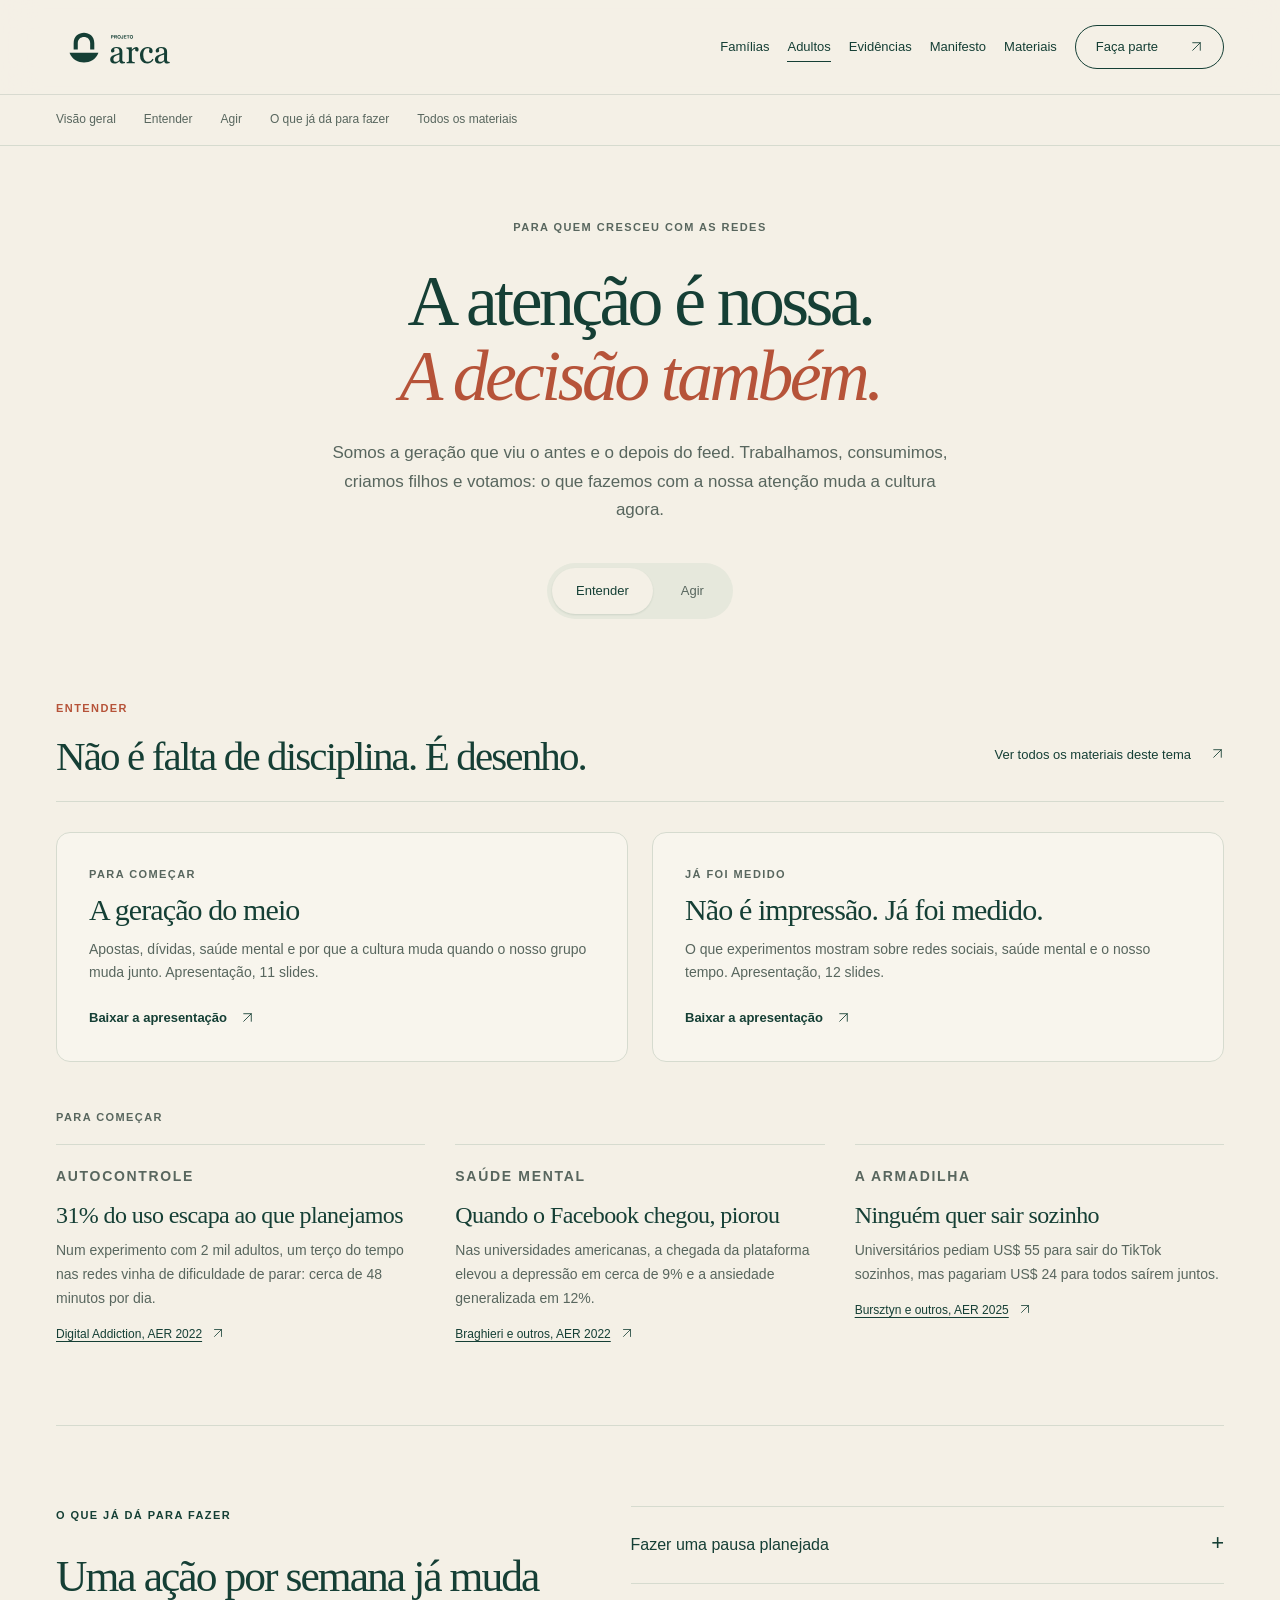
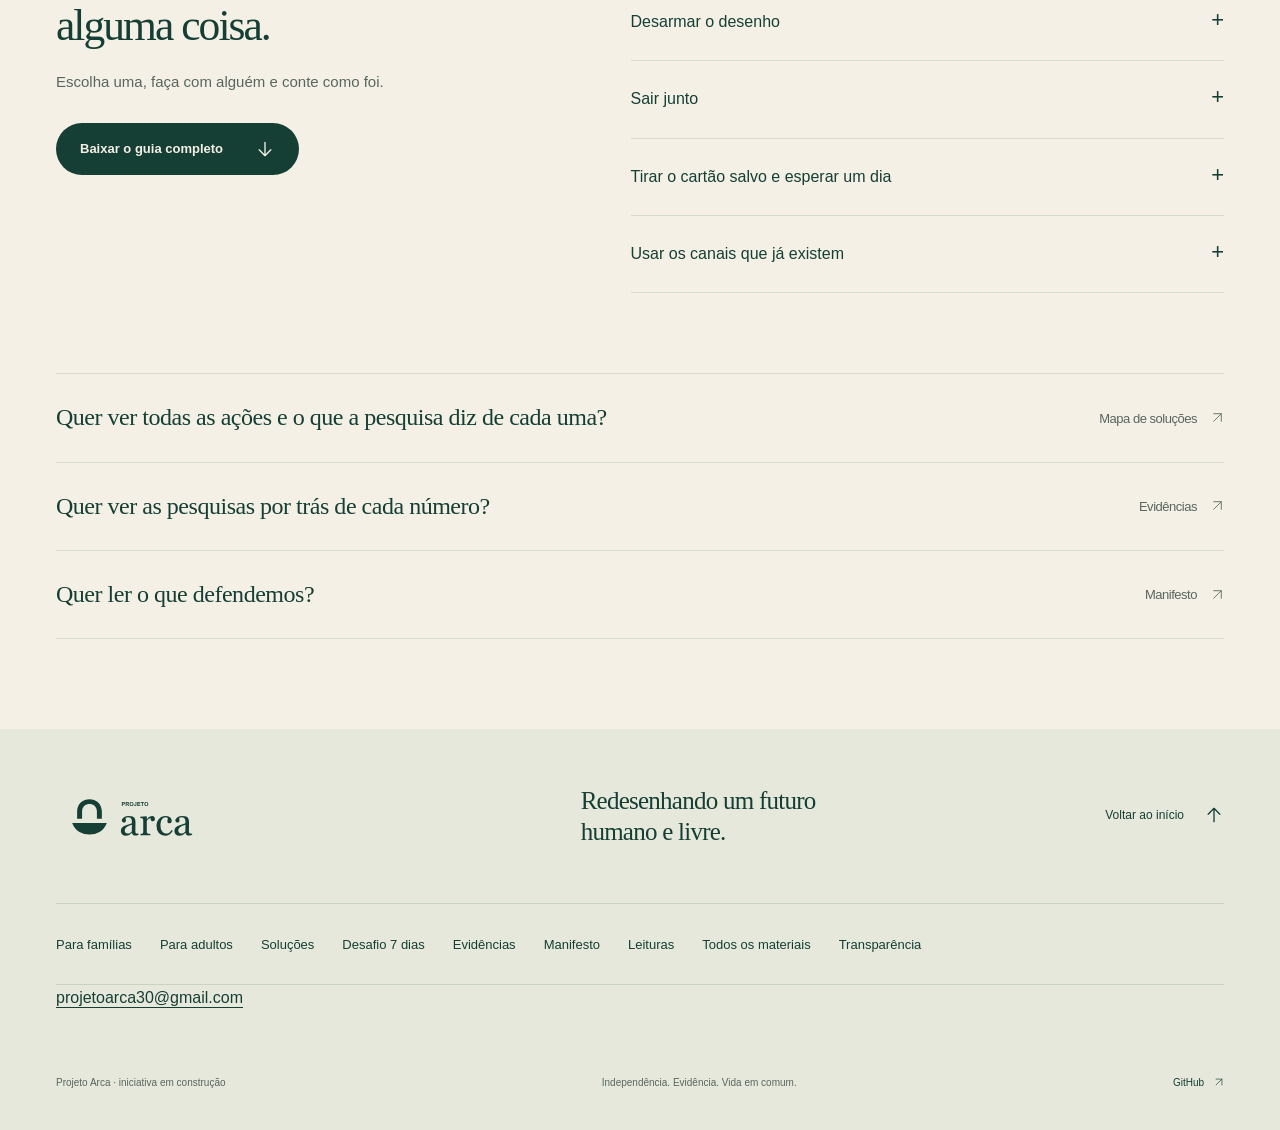
==== commit 1fb3638b: "Publica o minideck 07, A geração do meio Na aba Entender da página Adultos e em Todos os materiais. " ====
--- a/adultos.html
+++ b/adultos.html
@@ -27,7 +27,7 @@
     </nav>
   </div>
 </header>
-<main id="conteudo"><nav class="subnav" aria-label="Nesta página"><div class="wrap"><a href="#visao-geral">Visão geral</a><a href="#entender">Entender</a><a href="#agir">Agir</a><a href="#o-que-fazer">O que já dá para fazer</a><a href="recursos.html#adultos">Todos os materiais</a></div></nav><header class="hub-hero wrap" id="visao-geral"><p class="eyebrow">Para quem cresceu com as redes</p><h1>A atenção é nossa.<br><em>A decisão também.</em></h1><p class="hub-intro">Somos a geração que viu o antes e o depois do feed. Trabalhamos, consumimos, criamos filhos e votamos: o que fazemos com a nossa atenção muda a cultura agora.</p><div class="pill-tabs" role="tablist" aria-label="Escolha um tema"><button type="button" role="tab" id="tab-entender" aria-controls="entender" aria-selected="true">Entender</button><button type="button" role="tab" id="tab-agir" aria-controls="agir" aria-selected="false">Agir</button></div></header><div class="wrap hub-panels"><section class="tab-panel" id="entender" role="tabpanel" aria-labelledby="tab-entender"><div class="panel-head"><p class="eyebrow">Entender</p><div class="panel-row"><h2>Não é falta de disciplina. É desenho.</h2><a class="text-link" href="recursos.html#adultos">Ver todos os materiais deste tema <span aria-hidden="true"><svg class="ui-icon" viewBox="0 0 24 24" aria-hidden="true" focusable="false"><path d="M5 19 19 5M5 5h14v14"/></svg></span></a></div></div><div class="entry-tiles"><a class="entry-tile" href="downloads/minideck-06-ja-foi-medido.pdf" download><span class="entry-kicker">Já foi medido</span><span class="entry-title">Não é impressão. Já foi medido.</span><span class="entry-text">O que experimentos mostram sobre redes sociais, saúde mental e o nosso tempo. Apresentação, 12 slides.</span><span class="entry-go">Baixar a apresentação <span aria-hidden="true"><svg class="ui-icon" viewBox="0 0 24 24" aria-hidden="true" focusable="false"><path d="M5 19 19 5M5 5h14v14"/></svg></span></span></a><a class="entry-tile" href="downloads/minideck-03-quem-paga-pelo-seu-tempo.pdf" download><span class="entry-kicker">O modelo de negócio</span><span class="entry-title">Quem está pagando pelo seu tempo?</span><span class="entry-text">Consumo, anúncios direcionados e o que as regras ainda escondem. Apresentação, 12 slides.</span><span class="entry-go">Baixar a apresentação <span aria-hidden="true"><svg class="ui-icon" viewBox="0 0 24 24" aria-hidden="true" focusable="false"><path d="M5 19 19 5M5 5h14v14"/></svg></span></span></a></div><p class="start-label">Para começar</p><div class="start-grid"><article class="start-card"><p class="start-kicker">Autocontrole</p><h3>31% do uso escapa ao que planejamos</h3><p>Num experimento com 2 mil adultos, um terço do tempo nas redes vinha de dificuldade de parar: cerca de 48 minutos por dia.</p><a class="start-src" href="https://www.nber.org/papers/w28936" rel="noopener noreferrer">Digital Addiction, AER 2022 <span aria-hidden="true"><svg class="ui-icon" viewBox="0 0 24 24" aria-hidden="true" focusable="false"><path d="M5 19 19 5M5 5h14v14"/></svg></span></a></article><article class="start-card"><p class="start-kicker">Saúde mental</p><h3>Quando o Facebook chegou, piorou</h3><p>Nas universidades americanas, a chegada da plataforma elevou a depressão em cerca de 9% e a ansiedade generalizada em 12%.</p><a class="start-src" href="https://www.aeaweb.org/content/file?id=17257" rel="noopener noreferrer">Braghieri e outros, AER 2022 <span aria-hidden="true"><svg class="ui-icon" viewBox="0 0 24 24" aria-hidden="true" focusable="false"><path d="M5 19 19 5M5 5h14v14"/></svg></span></a></article><article class="start-card"><p class="start-kicker">A armadilha</p><h3>Ninguém quer sair sozinho</h3><p>Universitários pediam US$ 55 para sair do TikTok sozinhos, mas pagariam US$ 24 para todos saírem juntos.</p><a class="start-src" href="https://www.aeaweb.org/articles?id=10.1257/aer.20231468" rel="noopener noreferrer">Bursztyn e outros, AER 2025 <span aria-hidden="true"><svg class="ui-icon" viewBox="0 0 24 24" aria-hidden="true" focusable="false"><path d="M5 19 19 5M5 5h14v14"/></svg></span></a></article></div></section><section class="tab-panel" id="agir" role="tabpanel" aria-labelledby="tab-agir" data-start-hidden><div class="panel-head"><p class="eyebrow">Agir</p><div class="panel-row"><h2>Recuperar a decisão começa perto.</h2><a class="text-link" href="recursos.html#adultos">Ver todos os materiais deste tema <span aria-hidden="true"><svg class="ui-icon" viewBox="0 0 24 24" aria-hidden="true" focusable="false"><path d="M5 19 19 5M5 5h14v14"/></svg></span></a></div></div><div class="entry-tiles"><a class="entry-tile" href="desafio.html"><span class="entry-kicker">Para fazer com o seu grupo</span><span class="entry-title">Desafio 7 dias juntos</span><span class="entry-text">Sete mensagens para mandar no WhatsApp, uma por dia, e sair junto das redes por uma semana. Só texto, sem baixar nada.</span><span class="entry-go">Começar o desafio <span aria-hidden="true"><svg class="ui-icon" viewBox="0 0 24 24" aria-hidden="true" focusable="false"><path d="M5 19 19 5M5 5h14v14"/></svg></span></span></a><a class="entry-tile" href="downloads/guia-01-o-que-ja-da-para-fazer.pdf" download><span class="entry-kicker">Guia prático</span><span class="entry-title">O que já dá para fazer</span><span class="entry-text">Pausas que funcionam, como pedir seus dados, onde denunciar e como sair junto. Guia para celular.</span><span class="entry-go">Baixar o guia <span aria-hidden="true"><svg class="ui-icon" viewBox="0 0 24 24" aria-hidden="true" focusable="false"><path d="M5 19 19 5M5 5h14v14"/></svg></span></span></a></div><p class="start-label">Para começar</p><div class="start-grid"><article class="start-card"><p class="start-kicker">Testado</p><h3>Uma pausa devolve uma hora por dia</h3><p>Quatro semanas sem Facebook liberaram 60 minutos por dia, e 80% disseram que a pausa fez bem.</p><a class="start-src" href="https://www.aeaweb.org/articles?id=10.1257/aer.20190658" rel="noopener noreferrer">Allcott e outros, AER 2020 <span aria-hidden="true"><svg class="ui-icon" viewBox="0 0 24 24" aria-hidden="true" focusable="false"><path d="M5 19 19 5M5 5h14v14"/></svg></span></a></article><article class="start-card"><p class="start-kicker">Seu direito</p><h3>Peça seus dados</h3><p>Pela LGPD, a plataforma deve dizer, de graça, que dados tem sobre você e com quem os compartilhou.</p><a class="start-src" href="https://www.planalto.gov.br/ccivil_03/_ato2015-2018/2018/lei/l13709.htm" rel="noopener noreferrer">LGPD, art. 18 <span aria-hidden="true"><svg class="ui-icon" viewBox="0 0 24 24" aria-hidden="true" focusable="false"><path d="M5 19 19 5M5 5h14v14"/></svg></span></a></article><article class="start-card"><p class="start-kicker">Quem pagou?</p><h3>Consulte o repositório de anúncios</h3><p>Grandes plataformas devem manter um repositório público e gratuito dos anúncios que exibem no Brasil.</p><a class="start-src" href="https://bibliotecadigital.mj.gov.br/bitstream/1/17694/2/PRC_SENACON_2026_3.pdf" rel="noopener noreferrer">Portaria Conjunta nº 3/2026 <span aria-hidden="true"><svg class="ui-icon" viewBox="0 0 24 24" aria-hidden="true" focusable="false"><path d="M5 19 19 5M5 5h14v14"/></svg></span></a></article></div></section></div><section class="hub-actions wrap" id="o-que-fazer" aria-labelledby="title-fazer"><div class="hub-actions-grid"><div><p class="eyebrow">O que já dá para fazer</p><h2 id="title-fazer">Uma ação por semana já muda alguma coisa.</h2><p class="hub-actions-intro">Escolha uma, faça com alguém e conte como foi.</p><a class="button" href="downloads/guia-01-o-que-ja-da-para-fazer.pdf" download>Baixar o guia completo <span aria-hidden="true"><svg class="ui-icon" viewBox="0 0 24 24" aria-hidden="true" focusable="false"><path d="M12 4v16m-7-7 7 7 7-7"/></svg></span></a></div><div class="disclosures"><details><summary>Fazer uma pausa planejada<span aria-hidden="true">+</span></summary><p>De uma a seis semanas, avisando os amigos antes. Nos experimentos, quem saiu ganhou bem-estar e passou a usar menos depois.</p></details><details><summary>Desarmar o desenho<span aria-hidden="true">+</span></summary><p>Notificações em lote, três vezes ao dia, e um limite de tempo definido por você. Desligar tudo de uma vez pode aumentar a ansiedade.</p></details><details><summary>Sair junto<span aria-hidden="true">+</span></summary><p>Combine com amigos, parceiros e colegas uma semana fora, encontros sem celular ou outro canal para o grupo. O Desafio 7 dias juntos traz as mensagens prontas.</p></details><details><summary>Tirar o cartão salvo e esperar um dia<span aria-hidden="true">+</span></summary><p>Antes de comprar o que apareceu no feed. É onde a compra por impulso perde força.</p></details><details><summary>Usar os canais que já existem<span aria-hidden="true">+</span></summary><p>Publicidade abusiva, inclusive de influenciadores: Conar. Dados pessoais: primeiro a empresa, depois a ANPD.</p></details></div></div></section><section class="link-rows wrap" aria-label="Outros caminhos"><a class="link-row" href="solucoes.html"><span>Quer ver todas as ações e o que a pesquisa diz de cada uma?</span><span class="link-row-go">Mapa de soluções <span aria-hidden="true"><svg class="ui-icon" viewBox="0 0 24 24" aria-hidden="true" focusable="false"><path d="M5 19 19 5M5 5h14v14"/></svg></span></span></a><a class="link-row" href="evidencias.html"><span>Quer ver as pesquisas por trás de cada número?</span><span class="link-row-go">Evidências <span aria-hidden="true"><svg class="ui-icon" viewBox="0 0 24 24" aria-hidden="true" focusable="false"><path d="M5 19 19 5M5 5h14v14"/></svg></span></span></a><a class="link-row" href="manifesto.html"><span>Quer ler o que defendemos?</span><span class="link-row-go">Manifesto <span aria-hidden="true"><svg class="ui-icon" viewBox="0 0 24 24" aria-hidden="true" focusable="false"><path d="M5 19 19 5M5 5h14v14"/></svg></span></span></a></section></main>
+<main id="conteudo"><nav class="subnav" aria-label="Nesta página"><div class="wrap"><a href="#visao-geral">Visão geral</a><a href="#entender">Entender</a><a href="#agir">Agir</a><a href="#o-que-fazer">O que já dá para fazer</a><a href="recursos.html#adultos">Todos os materiais</a></div></nav><header class="hub-hero wrap" id="visao-geral"><p class="eyebrow">Para quem cresceu com as redes</p><h1>A atenção é nossa.<br><em>A decisão também.</em></h1><p class="hub-intro">Somos a geração que viu o antes e o depois do feed. Trabalhamos, consumimos, criamos filhos e votamos: o que fazemos com a nossa atenção muda a cultura agora.</p><div class="pill-tabs" role="tablist" aria-label="Escolha um tema"><button type="button" role="tab" id="tab-entender" aria-controls="entender" aria-selected="true">Entender</button><button type="button" role="tab" id="tab-agir" aria-controls="agir" aria-selected="false">Agir</button></div></header><div class="wrap hub-panels"><section class="tab-panel" id="entender" role="tabpanel" aria-labelledby="tab-entender"><div class="panel-head"><p class="eyebrow">Entender</p><div class="panel-row"><h2>Não é falta de disciplina. É desenho.</h2><a class="text-link" href="recursos.html#adultos">Ver todos os materiais deste tema <span aria-hidden="true"><svg class="ui-icon" viewBox="0 0 24 24" aria-hidden="true" focusable="false"><path d="M5 19 19 5M5 5h14v14"/></svg></span></a></div></div><div class="entry-tiles"><a class="entry-tile" href="downloads/minideck-07-a-geracao-do-meio.pdf" download><span class="entry-kicker">Para começar</span><span class="entry-title">A geração do meio</span><span class="entry-text">Apostas, dívidas, saúde mental e por que a cultura muda quando o nosso grupo muda junto. Apresentação, 11 slides.</span><span class="entry-go">Baixar a apresentação <span aria-hidden="true"><svg class="ui-icon" viewBox="0 0 24 24" aria-hidden="true" focusable="false"><path d="M5 19 19 5M5 5h14v14"/></svg></span></span></a><a class="entry-tile" href="downloads/minideck-06-ja-foi-medido.pdf" download><span class="entry-kicker">Já foi medido</span><span class="entry-title">Não é impressão. Já foi medido.</span><span class="entry-text">O que experimentos mostram sobre redes sociais, saúde mental e o nosso tempo. Apresentação, 12 slides.</span><span class="entry-go">Baixar a apresentação <span aria-hidden="true"><svg class="ui-icon" viewBox="0 0 24 24" aria-hidden="true" focusable="false"><path d="M5 19 19 5M5 5h14v14"/></svg></span></span></a></div><p class="start-label">Para começar</p><div class="start-grid"><article class="start-card"><p class="start-kicker">Autocontrole</p><h3>31% do uso escapa ao que planejamos</h3><p>Num experimento com 2 mil adultos, um terço do tempo nas redes vinha de dificuldade de parar: cerca de 48 minutos por dia.</p><a class="start-src" href="https://www.nber.org/papers/w28936" rel="noopener noreferrer">Digital Addiction, AER 2022 <span aria-hidden="true"><svg class="ui-icon" viewBox="0 0 24 24" aria-hidden="true" focusable="false"><path d="M5 19 19 5M5 5h14v14"/></svg></span></a></article><article class="start-card"><p class="start-kicker">Saúde mental</p><h3>Quando o Facebook chegou, piorou</h3><p>Nas universidades americanas, a chegada da plataforma elevou a depressão em cerca de 9% e a ansiedade generalizada em 12%.</p><a class="start-src" href="https://www.aeaweb.org/content/file?id=17257" rel="noopener noreferrer">Braghieri e outros, AER 2022 <span aria-hidden="true"><svg class="ui-icon" viewBox="0 0 24 24" aria-hidden="true" focusable="false"><path d="M5 19 19 5M5 5h14v14"/></svg></span></a></article><article class="start-card"><p class="start-kicker">A armadilha</p><h3>Ninguém quer sair sozinho</h3><p>Universitários pediam US$ 55 para sair do TikTok sozinhos, mas pagariam US$ 24 para todos saírem juntos.</p><a class="start-src" href="https://www.aeaweb.org/articles?id=10.1257/aer.20231468" rel="noopener noreferrer">Bursztyn e outros, AER 2025 <span aria-hidden="true"><svg class="ui-icon" viewBox="0 0 24 24" aria-hidden="true" focusable="false"><path d="M5 19 19 5M5 5h14v14"/></svg></span></a></article></div></section><section class="tab-panel" id="agir" role="tabpanel" aria-labelledby="tab-agir" data-start-hidden><div class="panel-head"><p class="eyebrow">Agir</p><div class="panel-row"><h2>Recuperar a decisão começa perto.</h2><a class="text-link" href="recursos.html#adultos">Ver todos os materiais deste tema <span aria-hidden="true"><svg class="ui-icon" viewBox="0 0 24 24" aria-hidden="true" focusable="false"><path d="M5 19 19 5M5 5h14v14"/></svg></span></a></div></div><div class="entry-tiles"><a class="entry-tile" href="desafio.html"><span class="entry-kicker">Para fazer com o seu grupo</span><span class="entry-title">Desafio 7 dias juntos</span><span class="entry-text">Sete mensagens para mandar no WhatsApp, uma por dia, e sair junto das redes por uma semana. Só texto, sem baixar nada.</span><span class="entry-go">Começar o desafio <span aria-hidden="true"><svg class="ui-icon" viewBox="0 0 24 24" aria-hidden="true" focusable="false"><path d="M5 19 19 5M5 5h14v14"/></svg></span></span></a><a class="entry-tile" href="downloads/guia-01-o-que-ja-da-para-fazer.pdf" download><span class="entry-kicker">Guia prático</span><span class="entry-title">O que já dá para fazer</span><span class="entry-text">Pausas que funcionam, como pedir seus dados, onde denunciar e como sair junto. Guia para celular.</span><span class="entry-go">Baixar o guia <span aria-hidden="true"><svg class="ui-icon" viewBox="0 0 24 24" aria-hidden="true" focusable="false"><path d="M5 19 19 5M5 5h14v14"/></svg></span></span></a></div><p class="start-label">Para começar</p><div class="start-grid"><article class="start-card"><p class="start-kicker">Testado</p><h3>Uma pausa devolve uma hora por dia</h3><p>Quatro semanas sem Facebook liberaram 60 minutos por dia, e 80% disseram que a pausa fez bem.</p><a class="start-src" href="https://www.aeaweb.org/articles?id=10.1257/aer.20190658" rel="noopener noreferrer">Allcott e outros, AER 2020 <span aria-hidden="true"><svg class="ui-icon" viewBox="0 0 24 24" aria-hidden="true" focusable="false"><path d="M5 19 19 5M5 5h14v14"/></svg></span></a></article><article class="start-card"><p class="start-kicker">Seu direito</p><h3>Peça seus dados</h3><p>Pela LGPD, a plataforma deve dizer, de graça, que dados tem sobre você e com quem os compartilhou.</p><a class="start-src" href="https://www.planalto.gov.br/ccivil_03/_ato2015-2018/2018/lei/l13709.htm" rel="noopener noreferrer">LGPD, art. 18 <span aria-hidden="true"><svg class="ui-icon" viewBox="0 0 24 24" aria-hidden="true" focusable="false"><path d="M5 19 19 5M5 5h14v14"/></svg></span></a></article><article class="start-card"><p class="start-kicker">Quem pagou?</p><h3>Consulte o repositório de anúncios</h3><p>Grandes plataformas devem manter um repositório público e gratuito dos anúncios que exibem no Brasil.</p><a class="start-src" href="https://bibliotecadigital.mj.gov.br/bitstream/1/17694/2/PRC_SENACON_2026_3.pdf" rel="noopener noreferrer">Portaria Conjunta nº 3/2026 <span aria-hidden="true"><svg class="ui-icon" viewBox="0 0 24 24" aria-hidden="true" focusable="false"><path d="M5 19 19 5M5 5h14v14"/></svg></span></a></article></div></section></div><section class="hub-actions wrap" id="o-que-fazer" aria-labelledby="title-fazer"><div class="hub-actions-grid"><div><p class="eyebrow">O que já dá para fazer</p><h2 id="title-fazer">Uma ação por semana já muda alguma coisa.</h2><p class="hub-actions-intro">Escolha uma, faça com alguém e conte como foi.</p><a class="button" href="downloads/guia-01-o-que-ja-da-para-fazer.pdf" download>Baixar o guia completo <span aria-hidden="true"><svg class="ui-icon" viewBox="0 0 24 24" aria-hidden="true" focusable="false"><path d="M12 4v16m-7-7 7 7 7-7"/></svg></span></a></div><div class="disclosures"><details><summary>Fazer uma pausa planejada<span aria-hidden="true">+</span></summary><p>De uma a seis semanas, avisando os amigos antes. Nos experimentos, quem saiu ganhou bem-estar e passou a usar menos depois.</p></details><details><summary>Desarmar o desenho<span aria-hidden="true">+</span></summary><p>Notificações em lote, três vezes ao dia, e um limite de tempo definido por você. Desligar tudo de uma vez pode aumentar a ansiedade.</p></details><details><summary>Sair junto<span aria-hidden="true">+</span></summary><p>Combine com amigos, parceiros e colegas uma semana fora, encontros sem celular ou outro canal para o grupo. O Desafio 7 dias juntos traz as mensagens prontas.</p></details><details><summary>Tirar o cartão salvo e esperar um dia<span aria-hidden="true">+</span></summary><p>Antes de comprar o que apareceu no feed. É onde a compra por impulso perde força.</p></details><details><summary>Usar os canais que já existem<span aria-hidden="true">+</span></summary><p>Publicidade abusiva, inclusive de influenciadores: Conar. Dados pessoais: primeiro a empresa, depois a ANPD.</p></details></div></div></section><section class="link-rows wrap" aria-label="Outros caminhos"><a class="link-row" href="solucoes.html"><span>Quer ver todas as ações e o que a pesquisa diz de cada uma?</span><span class="link-row-go">Mapa de soluções <span aria-hidden="true"><svg class="ui-icon" viewBox="0 0 24 24" aria-hidden="true" focusable="false"><path d="M5 19 19 5M5 5h14v14"/></svg></span></span></a><a class="link-row" href="evidencias.html"><span>Quer ver as pesquisas por trás de cada número?</span><span class="link-row-go">Evidências <span aria-hidden="true"><svg class="ui-icon" viewBox="0 0 24 24" aria-hidden="true" focusable="false"><path d="M5 19 19 5M5 5h14v14"/></svg></span></span></a><a class="link-row" href="manifesto.html"><span>Quer ler o que defendemos?</span><span class="link-row-go">Manifesto <span aria-hidden="true"><svg class="ui-icon" viewBox="0 0 24 24" aria-hidden="true" focusable="false"><path d="M5 19 19 5M5 5h14v14"/></svg></span></span></a></section></main>
 <footer class="footer"><div class="wrap"><div class="footer-top"><a class="footer-brand" href="index.html" aria-label="Projeto Arca, voltar à página inicial"><img src="assets/logo-verde.svg" width="188" height="71" alt="Projeto Arca"></a><p>Redesenhando um futuro<br>humano e livre.</p><a class="back-top" href="#conteudo">Voltar ao início <span aria-hidden="true"><svg class="ui-icon" viewBox="0 0 24 24" aria-hidden="true" focusable="false"><path d="M12 20V4m-7 7 7-7 7 7"/></svg></span></a></div><nav class="footer-links" aria-label="Mapa do site"><a href="familias.html">Para famílias</a><a href="adultos.html">Para adultos</a><a href="solucoes.html">Soluções</a><a href="desafio.html">Desafio 7 dias</a><a href="evidencias.html">Evidências</a><a href="manifesto.html">Manifesto</a><a href="leituras.html">Leituras</a><a href="recursos.html">Todos os materiais</a><a href="index.html#transparencia">Transparência</a></nav><div class="footer-contact"><a href="mailto:projetoarca30@gmail.com">projetoarca30@gmail.com</a></div><div class="footer-bottom"><span>Projeto Arca · iniciativa em construção</span><span>Independência. Evidência. Vida em comum.</span><a href="https://github.com/projetoarca">GitHub <span aria-hidden="true"><svg class="ui-icon" viewBox="0 0 24 24" aria-hidden="true" focusable="false"><path d="M5 19 19 5M5 5h14v14"/></svg></span></a></div></div></footer>
 </body>
 </html>
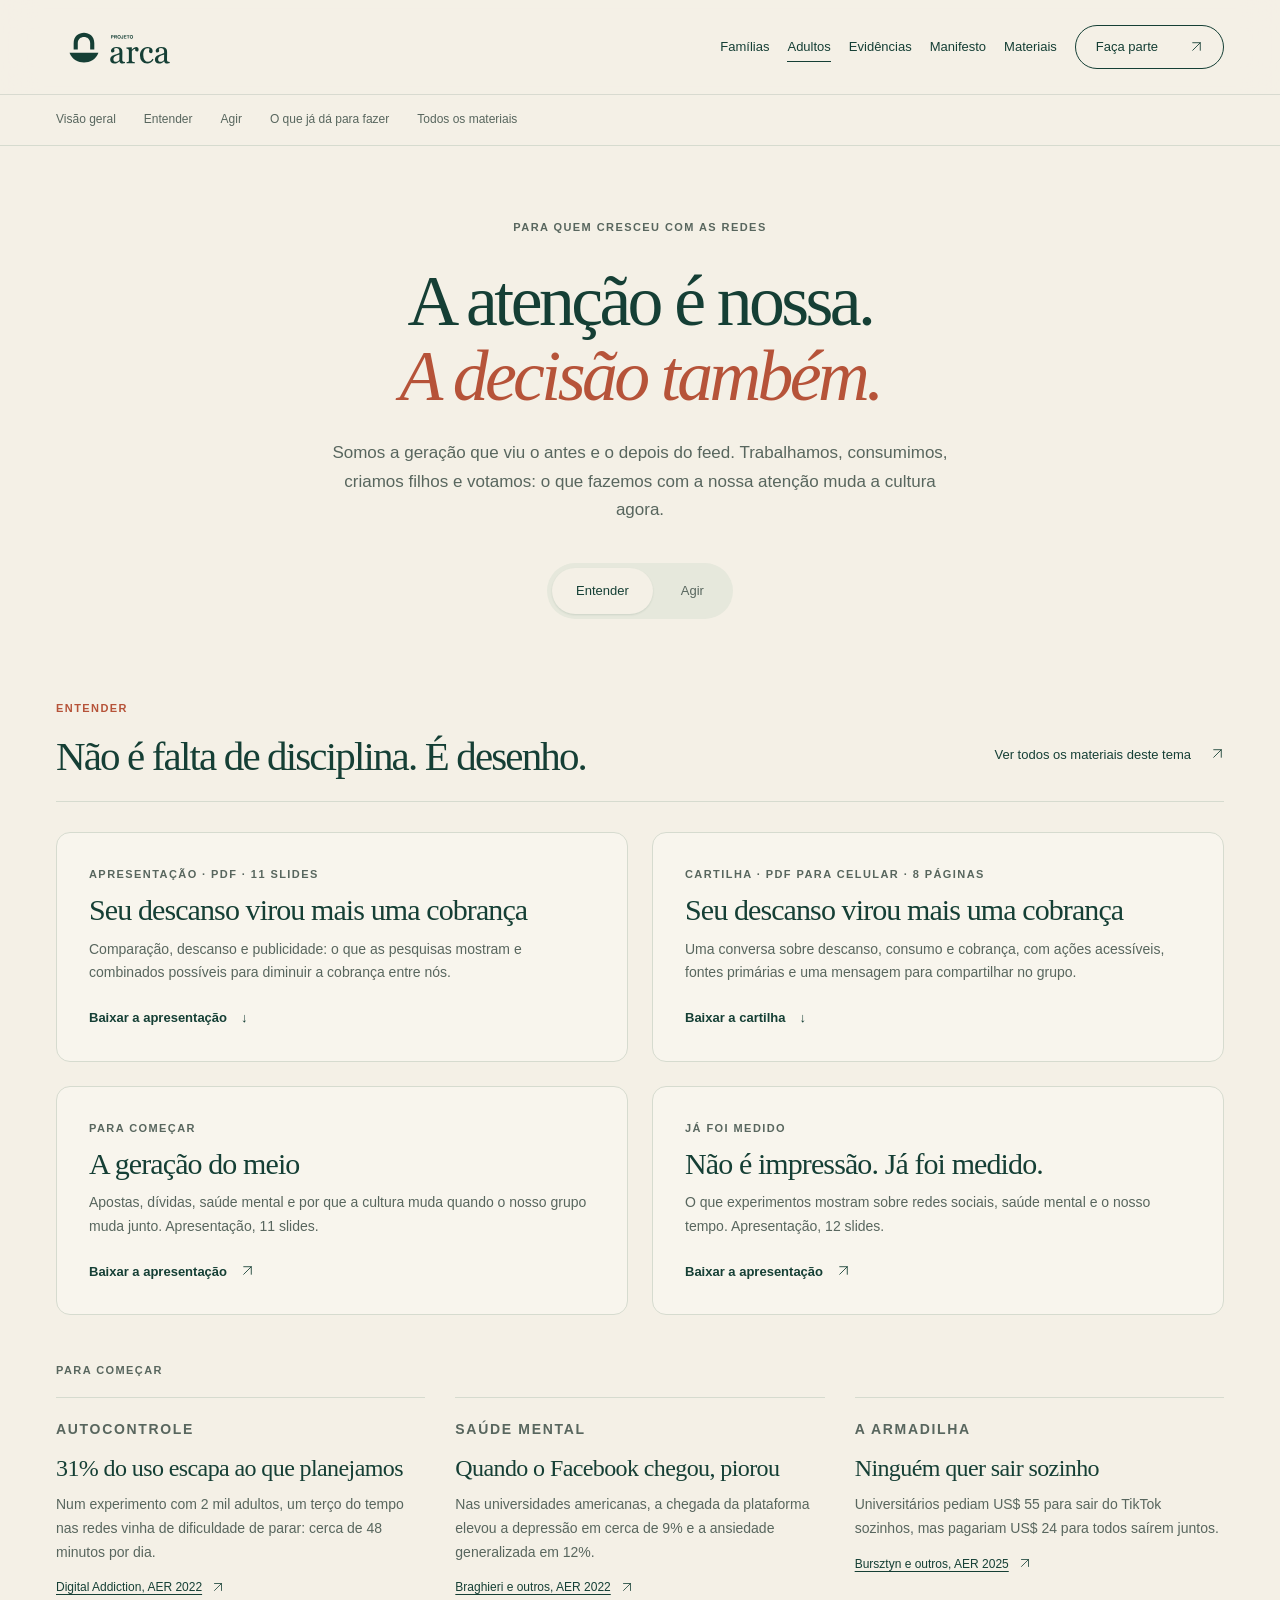
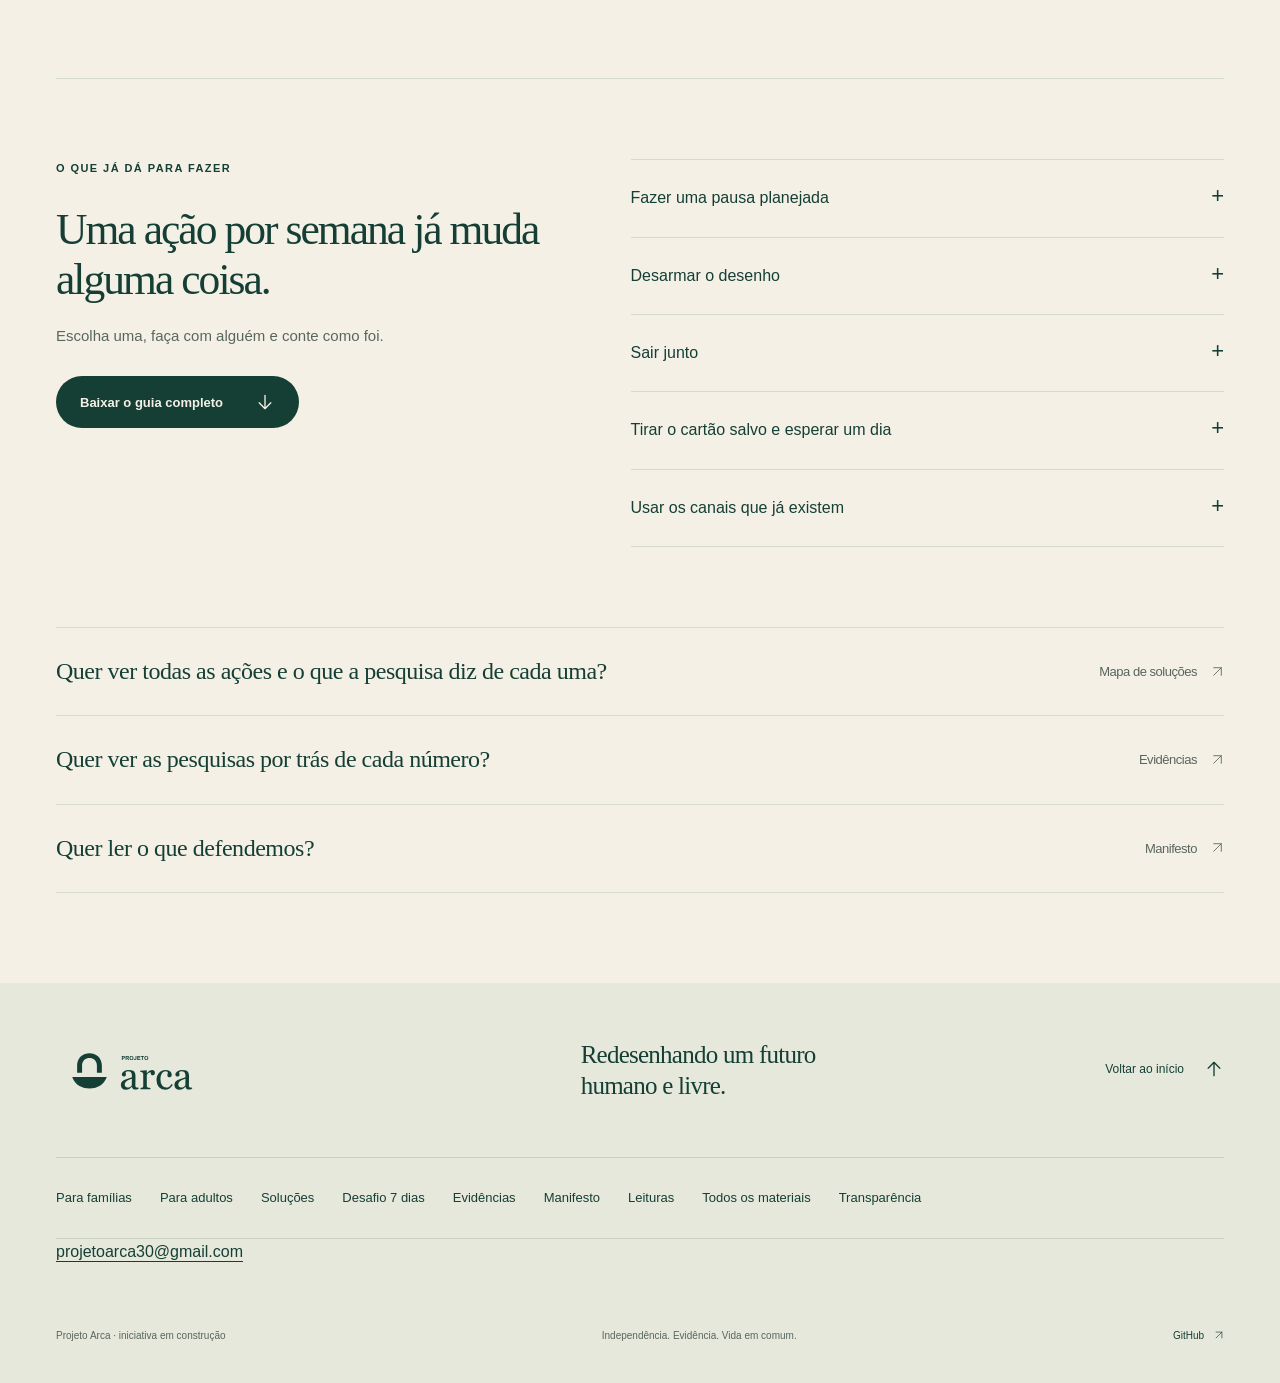
==== commit 1c4008f7: "Publica minideck e cartilha sobre descanso e cobrança" ====
--- a/adultos.html
+++ b/adultos.html
@@ -27,7 +27,7 @@
     </nav>
   </div>
 </header>
-<main id="conteudo"><nav class="subnav" aria-label="Nesta página"><div class="wrap"><a href="#visao-geral">Visão geral</a><a href="#entender">Entender</a><a href="#agir">Agir</a><a href="#o-que-fazer">O que já dá para fazer</a><a href="recursos.html#adultos">Todos os materiais</a></div></nav><header class="hub-hero wrap" id="visao-geral"><p class="eyebrow">Para quem cresceu com as redes</p><h1>A atenção é nossa.<br><em>A decisão também.</em></h1><p class="hub-intro">Somos a geração que viu o antes e o depois do feed. Trabalhamos, consumimos, criamos filhos e votamos: o que fazemos com a nossa atenção muda a cultura agora.</p><div class="pill-tabs" role="tablist" aria-label="Escolha um tema"><button type="button" role="tab" id="tab-entender" aria-controls="entender" aria-selected="true">Entender</button><button type="button" role="tab" id="tab-agir" aria-controls="agir" aria-selected="false">Agir</button></div></header><div class="wrap hub-panels"><section class="tab-panel" id="entender" role="tabpanel" aria-labelledby="tab-entender"><div class="panel-head"><p class="eyebrow">Entender</p><div class="panel-row"><h2>Não é falta de disciplina. É desenho.</h2><a class="text-link" href="recursos.html#adultos">Ver todos os materiais deste tema <span aria-hidden="true"><svg class="ui-icon" viewBox="0 0 24 24" aria-hidden="true" focusable="false"><path d="M5 19 19 5M5 5h14v14"/></svg></span></a></div></div><div class="entry-tiles"><a class="entry-tile" href="downloads/minideck-07-a-geracao-do-meio.pdf" download><span class="entry-kicker">Para começar</span><span class="entry-title">A geração do meio</span><span class="entry-text">Apostas, dívidas, saúde mental e por que a cultura muda quando o nosso grupo muda junto. Apresentação, 11 slides.</span><span class="entry-go">Baixar a apresentação <span aria-hidden="true"><svg class="ui-icon" viewBox="0 0 24 24" aria-hidden="true" focusable="false"><path d="M5 19 19 5M5 5h14v14"/></svg></span></span></a><a class="entry-tile" href="downloads/minideck-06-ja-foi-medido.pdf" download><span class="entry-kicker">Já foi medido</span><span class="entry-title">Não é impressão. Já foi medido.</span><span class="entry-text">O que experimentos mostram sobre redes sociais, saúde mental e o nosso tempo. Apresentação, 12 slides.</span><span class="entry-go">Baixar a apresentação <span aria-hidden="true"><svg class="ui-icon" viewBox="0 0 24 24" aria-hidden="true" focusable="false"><path d="M5 19 19 5M5 5h14v14"/></svg></span></span></a></div><p class="start-label">Para começar</p><div class="start-grid"><article class="start-card"><p class="start-kicker">Autocontrole</p><h3>31% do uso escapa ao que planejamos</h3><p>Num experimento com 2 mil adultos, um terço do tempo nas redes vinha de dificuldade de parar: cerca de 48 minutos por dia.</p><a class="start-src" href="https://www.nber.org/papers/w28936" rel="noopener noreferrer">Digital Addiction, AER 2022 <span aria-hidden="true"><svg class="ui-icon" viewBox="0 0 24 24" aria-hidden="true" focusable="false"><path d="M5 19 19 5M5 5h14v14"/></svg></span></a></article><article class="start-card"><p class="start-kicker">Saúde mental</p><h3>Quando o Facebook chegou, piorou</h3><p>Nas universidades americanas, a chegada da plataforma elevou a depressão em cerca de 9% e a ansiedade generalizada em 12%.</p><a class="start-src" href="https://www.aeaweb.org/content/file?id=17257" rel="noopener noreferrer">Braghieri e outros, AER 2022 <span aria-hidden="true"><svg class="ui-icon" viewBox="0 0 24 24" aria-hidden="true" focusable="false"><path d="M5 19 19 5M5 5h14v14"/></svg></span></a></article><article class="start-card"><p class="start-kicker">A armadilha</p><h3>Ninguém quer sair sozinho</h3><p>Universitários pediam US$ 55 para sair do TikTok sozinhos, mas pagariam US$ 24 para todos saírem juntos.</p><a class="start-src" href="https://www.aeaweb.org/articles?id=10.1257/aer.20231468" rel="noopener noreferrer">Bursztyn e outros, AER 2025 <span aria-hidden="true"><svg class="ui-icon" viewBox="0 0 24 24" aria-hidden="true" focusable="false"><path d="M5 19 19 5M5 5h14v14"/></svg></span></a></article></div></section><section class="tab-panel" id="agir" role="tabpanel" aria-labelledby="tab-agir" data-start-hidden><div class="panel-head"><p class="eyebrow">Agir</p><div class="panel-row"><h2>Recuperar a decisão começa perto.</h2><a class="text-link" href="recursos.html#adultos">Ver todos os materiais deste tema <span aria-hidden="true"><svg class="ui-icon" viewBox="0 0 24 24" aria-hidden="true" focusable="false"><path d="M5 19 19 5M5 5h14v14"/></svg></span></a></div></div><div class="entry-tiles"><a class="entry-tile" href="desafio.html"><span class="entry-kicker">Para fazer com o seu grupo</span><span class="entry-title">Desafio 7 dias juntos</span><span class="entry-text">Sete mensagens para mandar no WhatsApp, uma por dia, e sair junto das redes por uma semana. Só texto, sem baixar nada.</span><span class="entry-go">Começar o desafio <span aria-hidden="true"><svg class="ui-icon" viewBox="0 0 24 24" aria-hidden="true" focusable="false"><path d="M5 19 19 5M5 5h14v14"/></svg></span></span></a><a class="entry-tile" href="downloads/guia-01-o-que-ja-da-para-fazer.pdf" download><span class="entry-kicker">Guia prático</span><span class="entry-title">O que já dá para fazer</span><span class="entry-text">Pausas que funcionam, como pedir seus dados, onde denunciar e como sair junto. Guia para celular.</span><span class="entry-go">Baixar o guia <span aria-hidden="true"><svg class="ui-icon" viewBox="0 0 24 24" aria-hidden="true" focusable="false"><path d="M5 19 19 5M5 5h14v14"/></svg></span></span></a></div><p class="start-label">Para começar</p><div class="start-grid"><article class="start-card"><p class="start-kicker">Testado</p><h3>Uma pausa devolve uma hora por dia</h3><p>Quatro semanas sem Facebook liberaram 60 minutos por dia, e 80% disseram que a pausa fez bem.</p><a class="start-src" href="https://www.aeaweb.org/articles?id=10.1257/aer.20190658" rel="noopener noreferrer">Allcott e outros, AER 2020 <span aria-hidden="true"><svg class="ui-icon" viewBox="0 0 24 24" aria-hidden="true" focusable="false"><path d="M5 19 19 5M5 5h14v14"/></svg></span></a></article><article class="start-card"><p class="start-kicker">Seu direito</p><h3>Peça seus dados</h3><p>Pela LGPD, a plataforma deve dizer, de graça, que dados tem sobre você e com quem os compartilhou.</p><a class="start-src" href="https://www.planalto.gov.br/ccivil_03/_ato2015-2018/2018/lei/l13709.htm" rel="noopener noreferrer">LGPD, art. 18 <span aria-hidden="true"><svg class="ui-icon" viewBox="0 0 24 24" aria-hidden="true" focusable="false"><path d="M5 19 19 5M5 5h14v14"/></svg></span></a></article><article class="start-card"><p class="start-kicker">Quem pagou?</p><h3>Consulte o repositório de anúncios</h3><p>Grandes plataformas devem manter um repositório público e gratuito dos anúncios que exibem no Brasil.</p><a class="start-src" href="https://bibliotecadigital.mj.gov.br/bitstream/1/17694/2/PRC_SENACON_2026_3.pdf" rel="noopener noreferrer">Portaria Conjunta nº 3/2026 <span aria-hidden="true"><svg class="ui-icon" viewBox="0 0 24 24" aria-hidden="true" focusable="false"><path d="M5 19 19 5M5 5h14v14"/></svg></span></a></article></div></section></div><section class="hub-actions wrap" id="o-que-fazer" aria-labelledby="title-fazer"><div class="hub-actions-grid"><div><p class="eyebrow">O que já dá para fazer</p><h2 id="title-fazer">Uma ação por semana já muda alguma coisa.</h2><p class="hub-actions-intro">Escolha uma, faça com alguém e conte como foi.</p><a class="button" href="downloads/guia-01-o-que-ja-da-para-fazer.pdf" download>Baixar o guia completo <span aria-hidden="true"><svg class="ui-icon" viewBox="0 0 24 24" aria-hidden="true" focusable="false"><path d="M12 4v16m-7-7 7 7 7-7"/></svg></span></a></div><div class="disclosures"><details><summary>Fazer uma pausa planejada<span aria-hidden="true">+</span></summary><p>De uma a seis semanas, avisando os amigos antes. Nos experimentos, quem saiu ganhou bem-estar e passou a usar menos depois.</p></details><details><summary>Desarmar o desenho<span aria-hidden="true">+</span></summary><p>Notificações em lote, três vezes ao dia, e um limite de tempo definido por você. Desligar tudo de uma vez pode aumentar a ansiedade.</p></details><details><summary>Sair junto<span aria-hidden="true">+</span></summary><p>Combine com amigos, parceiros e colegas uma semana fora, encontros sem celular ou outro canal para o grupo. O Desafio 7 dias juntos traz as mensagens prontas.</p></details><details><summary>Tirar o cartão salvo e esperar um dia<span aria-hidden="true">+</span></summary><p>Antes de comprar o que apareceu no feed. É onde a compra por impulso perde força.</p></details><details><summary>Usar os canais que já existem<span aria-hidden="true">+</span></summary><p>Publicidade abusiva, inclusive de influenciadores: Conar. Dados pessoais: primeiro a empresa, depois a ANPD.</p></details></div></div></section><section class="link-rows wrap" aria-label="Outros caminhos"><a class="link-row" href="solucoes.html"><span>Quer ver todas as ações e o que a pesquisa diz de cada uma?</span><span class="link-row-go">Mapa de soluções <span aria-hidden="true"><svg class="ui-icon" viewBox="0 0 24 24" aria-hidden="true" focusable="false"><path d="M5 19 19 5M5 5h14v14"/></svg></span></span></a><a class="link-row" href="evidencias.html"><span>Quer ver as pesquisas por trás de cada número?</span><span class="link-row-go">Evidências <span aria-hidden="true"><svg class="ui-icon" viewBox="0 0 24 24" aria-hidden="true" focusable="false"><path d="M5 19 19 5M5 5h14v14"/></svg></span></span></a><a class="link-row" href="manifesto.html"><span>Quer ler o que defendemos?</span><span class="link-row-go">Manifesto <span aria-hidden="true"><svg class="ui-icon" viewBox="0 0 24 24" aria-hidden="true" focusable="false"><path d="M5 19 19 5M5 5h14v14"/></svg></span></span></a></section></main>
+<main id="conteudo"><nav class="subnav" aria-label="Nesta página"><div class="wrap"><a href="#visao-geral">Visão geral</a><a href="#entender">Entender</a><a href="#agir">Agir</a><a href="#o-que-fazer">O que já dá para fazer</a><a href="recursos.html#adultos">Todos os materiais</a></div></nav><header class="hub-hero wrap" id="visao-geral"><p class="eyebrow">Para quem cresceu com as redes</p><h1>A atenção é nossa.<br><em>A decisão também.</em></h1><p class="hub-intro">Somos a geração que viu o antes e o depois do feed. Trabalhamos, consumimos, criamos filhos e votamos: o que fazemos com a nossa atenção muda a cultura agora.</p><div class="pill-tabs" role="tablist" aria-label="Escolha um tema"><button type="button" role="tab" id="tab-entender" aria-controls="entender" aria-selected="true">Entender</button><button type="button" role="tab" id="tab-agir" aria-controls="agir" aria-selected="false">Agir</button></div></header><div class="wrap hub-panels"><section class="tab-panel" id="entender" role="tabpanel" aria-labelledby="tab-entender"><div class="panel-head"><p class="eyebrow">Entender</p><div class="panel-row"><h2>Não é falta de disciplina. É desenho.</h2><a class="text-link" href="recursos.html#adultos">Ver todos os materiais deste tema <span aria-hidden="true"><svg class="ui-icon" viewBox="0 0 24 24" aria-hidden="true" focusable="false"><path d="M5 19 19 5M5 5h14v14"/></svg></span></a></div></div><div class="entry-tiles"><a class="entry-tile" href="downloads/minideck-08-seu-descanso-virou-cobranca.pdf" download><span class="entry-kicker">Apresentação · PDF · 11 slides</span><span class="entry-title">Seu descanso virou mais uma cobrança</span><span class="entry-text">Comparação, descanso e publicidade: o que as pesquisas mostram e combinados possíveis para diminuir a cobrança entre nós.</span><span class="entry-go">Baixar a apresentação <span aria-hidden="true">↓</span></span></a><a class="entry-tile" href="downloads/cartilha-05-seu-descanso-virou-cobranca.pdf" download><span class="entry-kicker">Cartilha · PDF para celular · 8 páginas</span><span class="entry-title">Seu descanso virou mais uma cobrança</span><span class="entry-text">Uma conversa sobre descanso, consumo e cobrança, com ações acessíveis, fontes primárias e uma mensagem para compartilhar no grupo.</span><span class="entry-go">Baixar a cartilha <span aria-hidden="true">↓</span></span></a><a class="entry-tile" href="downloads/minideck-07-a-geracao-do-meio.pdf" download><span class="entry-kicker">Para começar</span><span class="entry-title">A geração do meio</span><span class="entry-text">Apostas, dívidas, saúde mental e por que a cultura muda quando o nosso grupo muda junto. Apresentação, 11 slides.</span><span class="entry-go">Baixar a apresentação <span aria-hidden="true"><svg class="ui-icon" viewBox="0 0 24 24" aria-hidden="true" focusable="false"><path d="M5 19 19 5M5 5h14v14"/></svg></span></span></a><a class="entry-tile" href="downloads/minideck-06-ja-foi-medido.pdf" download><span class="entry-kicker">Já foi medido</span><span class="entry-title">Não é impressão. Já foi medido.</span><span class="entry-text">O que experimentos mostram sobre redes sociais, saúde mental e o nosso tempo. Apresentação, 12 slides.</span><span class="entry-go">Baixar a apresentação <span aria-hidden="true"><svg class="ui-icon" viewBox="0 0 24 24" aria-hidden="true" focusable="false"><path d="M5 19 19 5M5 5h14v14"/></svg></span></span></a></div><p class="start-label">Para começar</p><div class="start-grid"><article class="start-card"><p class="start-kicker">Autocontrole</p><h3>31% do uso escapa ao que planejamos</h3><p>Num experimento com 2 mil adultos, um terço do tempo nas redes vinha de dificuldade de parar: cerca de 48 minutos por dia.</p><a class="start-src" href="https://www.nber.org/papers/w28936" rel="noopener noreferrer">Digital Addiction, AER 2022 <span aria-hidden="true"><svg class="ui-icon" viewBox="0 0 24 24" aria-hidden="true" focusable="false"><path d="M5 19 19 5M5 5h14v14"/></svg></span></a></article><article class="start-card"><p class="start-kicker">Saúde mental</p><h3>Quando o Facebook chegou, piorou</h3><p>Nas universidades americanas, a chegada da plataforma elevou a depressão em cerca de 9% e a ansiedade generalizada em 12%.</p><a class="start-src" href="https://www.aeaweb.org/content/file?id=17257" rel="noopener noreferrer">Braghieri e outros, AER 2022 <span aria-hidden="true"><svg class="ui-icon" viewBox="0 0 24 24" aria-hidden="true" focusable="false"><path d="M5 19 19 5M5 5h14v14"/></svg></span></a></article><article class="start-card"><p class="start-kicker">A armadilha</p><h3>Ninguém quer sair sozinho</h3><p>Universitários pediam US$ 55 para sair do TikTok sozinhos, mas pagariam US$ 24 para todos saírem juntos.</p><a class="start-src" href="https://www.aeaweb.org/articles?id=10.1257/aer.20231468" rel="noopener noreferrer">Bursztyn e outros, AER 2025 <span aria-hidden="true"><svg class="ui-icon" viewBox="0 0 24 24" aria-hidden="true" focusable="false"><path d="M5 19 19 5M5 5h14v14"/></svg></span></a></article></div></section><section class="tab-panel" id="agir" role="tabpanel" aria-labelledby="tab-agir" data-start-hidden><div class="panel-head"><p class="eyebrow">Agir</p><div class="panel-row"><h2>Recuperar a decisão começa perto.</h2><a class="text-link" href="recursos.html#adultos">Ver todos os materiais deste tema <span aria-hidden="true"><svg class="ui-icon" viewBox="0 0 24 24" aria-hidden="true" focusable="false"><path d="M5 19 19 5M5 5h14v14"/></svg></span></a></div></div><div class="entry-tiles"><a class="entry-tile" href="desafio.html"><span class="entry-kicker">Para fazer com o seu grupo</span><span class="entry-title">Desafio 7 dias juntos</span><span class="entry-text">Sete mensagens para mandar no WhatsApp, uma por dia, e sair junto das redes por uma semana. Só texto, sem baixar nada.</span><span class="entry-go">Começar o desafio <span aria-hidden="true"><svg class="ui-icon" viewBox="0 0 24 24" aria-hidden="true" focusable="false"><path d="M5 19 19 5M5 5h14v14"/></svg></span></span></a><a class="entry-tile" href="downloads/guia-01-o-que-ja-da-para-fazer.pdf" download><span class="entry-kicker">Guia prático</span><span class="entry-title">O que já dá para fazer</span><span class="entry-text">Pausas que funcionam, como pedir seus dados, onde denunciar e como sair junto. Guia para celular.</span><span class="entry-go">Baixar o guia <span aria-hidden="true"><svg class="ui-icon" viewBox="0 0 24 24" aria-hidden="true" focusable="false"><path d="M5 19 19 5M5 5h14v14"/></svg></span></span></a></div><p class="start-label">Para começar</p><div class="start-grid"><article class="start-card"><p class="start-kicker">Testado</p><h3>Uma pausa devolve uma hora por dia</h3><p>Quatro semanas sem Facebook liberaram 60 minutos por dia, e 80% disseram que a pausa fez bem.</p><a class="start-src" href="https://www.aeaweb.org/articles?id=10.1257/aer.20190658" rel="noopener noreferrer">Allcott e outros, AER 2020 <span aria-hidden="true"><svg class="ui-icon" viewBox="0 0 24 24" aria-hidden="true" focusable="false"><path d="M5 19 19 5M5 5h14v14"/></svg></span></a></article><article class="start-card"><p class="start-kicker">Seu direito</p><h3>Peça seus dados</h3><p>Pela LGPD, a plataforma deve dizer, de graça, que dados tem sobre você e com quem os compartilhou.</p><a class="start-src" href="https://www.planalto.gov.br/ccivil_03/_ato2015-2018/2018/lei/l13709.htm" rel="noopener noreferrer">LGPD, art. 18 <span aria-hidden="true"><svg class="ui-icon" viewBox="0 0 24 24" aria-hidden="true" focusable="false"><path d="M5 19 19 5M5 5h14v14"/></svg></span></a></article><article class="start-card"><p class="start-kicker">Quem pagou?</p><h3>Consulte o repositório de anúncios</h3><p>Grandes plataformas devem manter um repositório público e gratuito dos anúncios que exibem no Brasil.</p><a class="start-src" href="https://bibliotecadigital.mj.gov.br/bitstream/1/17694/2/PRC_SENACON_2026_3.pdf" rel="noopener noreferrer">Portaria Conjunta nº 3/2026 <span aria-hidden="true"><svg class="ui-icon" viewBox="0 0 24 24" aria-hidden="true" focusable="false"><path d="M5 19 19 5M5 5h14v14"/></svg></span></a></article></div></section></div><section class="hub-actions wrap" id="o-que-fazer" aria-labelledby="title-fazer"><div class="hub-actions-grid"><div><p class="eyebrow">O que já dá para fazer</p><h2 id="title-fazer">Uma ação por semana já muda alguma coisa.</h2><p class="hub-actions-intro">Escolha uma, faça com alguém e conte como foi.</p><a class="button" href="downloads/guia-01-o-que-ja-da-para-fazer.pdf" download>Baixar o guia completo <span aria-hidden="true"><svg class="ui-icon" viewBox="0 0 24 24" aria-hidden="true" focusable="false"><path d="M12 4v16m-7-7 7 7 7-7"/></svg></span></a></div><div class="disclosures"><details><summary>Fazer uma pausa planejada<span aria-hidden="true">+</span></summary><p>De uma a seis semanas, avisando os amigos antes. Nos experimentos, quem saiu ganhou bem-estar e passou a usar menos depois.</p></details><details><summary>Desarmar o desenho<span aria-hidden="true">+</span></summary><p>Notificações em lote, três vezes ao dia, e um limite de tempo definido por você. Desligar tudo de uma vez pode aumentar a ansiedade.</p></details><details><summary>Sair junto<span aria-hidden="true">+</span></summary><p>Combine com amigos, parceiros e colegas uma semana fora, encontros sem celular ou outro canal para o grupo. O Desafio 7 dias juntos traz as mensagens prontas.</p></details><details><summary>Tirar o cartão salvo e esperar um dia<span aria-hidden="true">+</span></summary><p>Antes de comprar o que apareceu no feed. É onde a compra por impulso perde força.</p></details><details><summary>Usar os canais que já existem<span aria-hidden="true">+</span></summary><p>Publicidade abusiva, inclusive de influenciadores: Conar. Dados pessoais: primeiro a empresa, depois a ANPD.</p></details></div></div></section><section class="link-rows wrap" aria-label="Outros caminhos"><a class="link-row" href="solucoes.html"><span>Quer ver todas as ações e o que a pesquisa diz de cada uma?</span><span class="link-row-go">Mapa de soluções <span aria-hidden="true"><svg class="ui-icon" viewBox="0 0 24 24" aria-hidden="true" focusable="false"><path d="M5 19 19 5M5 5h14v14"/></svg></span></span></a><a class="link-row" href="evidencias.html"><span>Quer ver as pesquisas por trás de cada número?</span><span class="link-row-go">Evidências <span aria-hidden="true"><svg class="ui-icon" viewBox="0 0 24 24" aria-hidden="true" focusable="false"><path d="M5 19 19 5M5 5h14v14"/></svg></span></span></a><a class="link-row" href="manifesto.html"><span>Quer ler o que defendemos?</span><span class="link-row-go">Manifesto <span aria-hidden="true"><svg class="ui-icon" viewBox="0 0 24 24" aria-hidden="true" focusable="false"><path d="M5 19 19 5M5 5h14v14"/></svg></span></span></a></section></main>
 <footer class="footer"><div class="wrap"><div class="footer-top"><a class="footer-brand" href="index.html" aria-label="Projeto Arca, voltar à página inicial"><img src="assets/logo-verde.svg" width="188" height="71" alt="Projeto Arca"></a><p>Redesenhando um futuro<br>humano e livre.</p><a class="back-top" href="#conteudo">Voltar ao início <span aria-hidden="true"><svg class="ui-icon" viewBox="0 0 24 24" aria-hidden="true" focusable="false"><path d="M12 20V4m-7 7 7-7 7 7"/></svg></span></a></div><nav class="footer-links" aria-label="Mapa do site"><a href="familias.html">Para famílias</a><a href="adultos.html">Para adultos</a><a href="solucoes.html">Soluções</a><a href="desafio.html">Desafio 7 dias</a><a href="evidencias.html">Evidências</a><a href="manifesto.html">Manifesto</a><a href="leituras.html">Leituras</a><a href="recursos.html">Todos os materiais</a><a href="index.html#transparencia">Transparência</a></nav><div class="footer-contact"><a href="mailto:projetoarca30@gmail.com">projetoarca30@gmail.com</a></div><div class="footer-bottom"><span>Projeto Arca · iniciativa em construção</span><span>Independência. Evidência. Vida em comum.</span><a href="https://github.com/projetoarca">GitHub <span aria-hidden="true"><svg class="ui-icon" viewBox="0 0 24 24" aria-hidden="true" focusable="false"><path d="M5 19 19 5M5 5h14v14"/></svg></span></a></div></div></footer>
 </body>
 </html>
